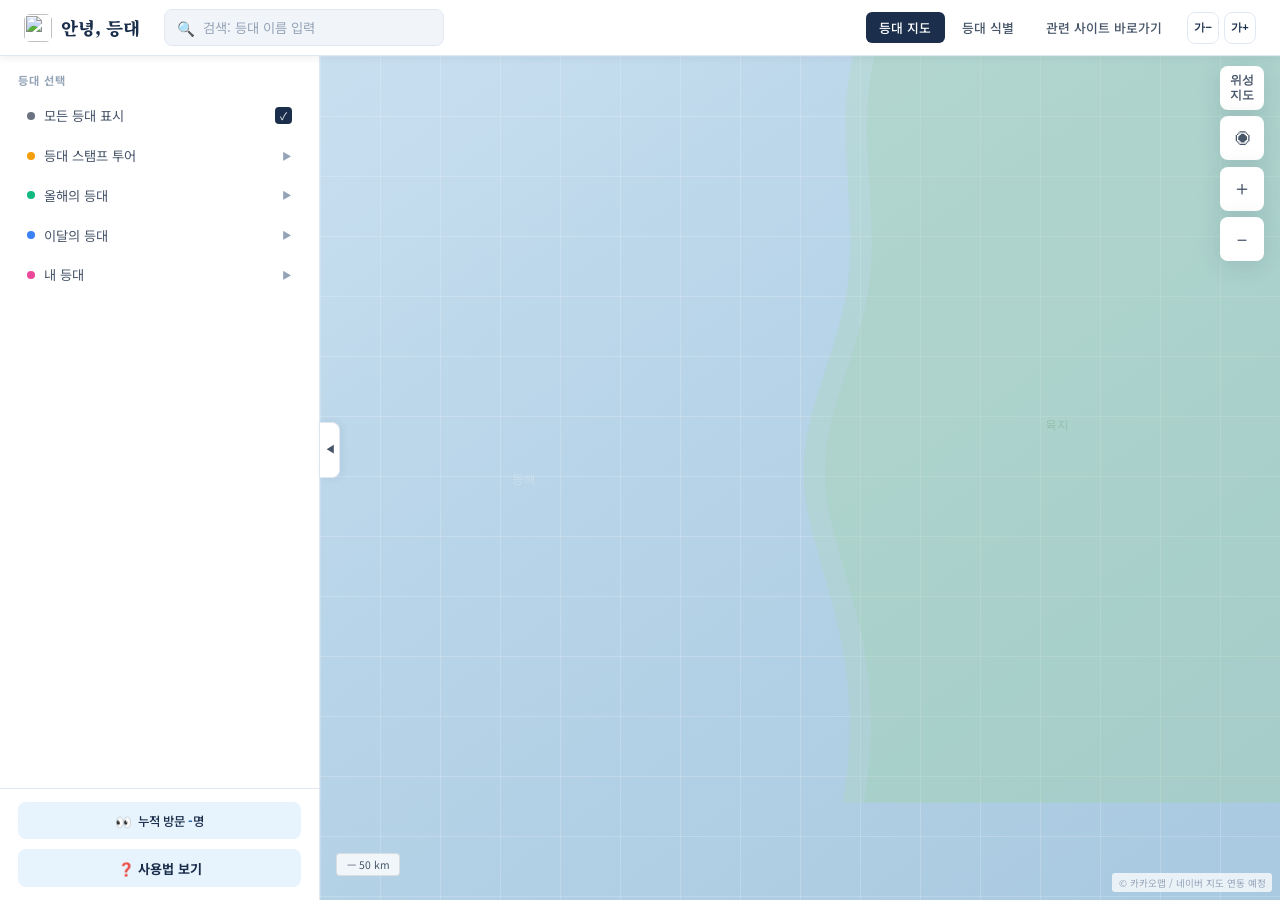
==== index.html @ 349f5082 "Add files via upload" ====
<!DOCTYPE html>
<html lang="ko">
<head>
<meta charset="UTF-8">
<meta name="viewport" content="width=device-width, initial-scale=1.0">
<title>안녕, 등대</title>
<link rel="preconnect" href="https://fonts.googleapis.com">
<link href="https://fonts.googleapis.com/css2?family=Noto+Sans+KR:wght@300;400;500;700&family=Noto+Serif+KR:wght@600;900&display=swap" rel="stylesheet">

<link rel="stylesheet" href="style.css">

<!-- config.js 먼저 불러오기 (API 키) -->
<script src="config.js"></script>
<script src="lighthouses.js"></script>
<script src="lighthouses_custom.js"></script>  
<script src="stamp_data.js"></script>
<script src="year_data.js"></script> 
<script src="monthly_lighthouse.js"></script>
</head>
<body>

<!-- 아이콘 심볼 정의 (화면에 보이지 않음) -->
<svg style="display:none" aria-hidden="true">
  <symbol id="icon-lighthouse" viewBox="0 0 24 24" fill="none">
    <path d="M10 21V10.5L12 3l2 7.5V21" stroke="currentColor" stroke-width="1.5" stroke-linejoin="round" stroke-linecap="round"/>
    <path d="M8.5 21h7" stroke="currentColor" stroke-width="1.5" stroke-linecap="round"/>
    <path d="M10.3 13.5h3.4M10.1 17h3.8" stroke="currentColor" stroke-width="1.3" stroke-linecap="round"/>
    <path d="M8.7 6.3l-1.7-1M15.3 6.3l1.7-1" stroke="currentColor" stroke-width="1.3" stroke-linecap="round"/>
  </symbol>
</svg>
<!-- 링크 모음 오버레이 -->
<div id="links-overlay">
  <div id="links-card">
    <div id="links-title">관련사이트 바로가기</div>
    <button id="links-close">✕</button>
    <div id="links-body">
      <a href="https://cafe.naver.com/lighthousetour" target="_blank" class="link-item link-item-compact">
        <span class="link-icon">☕</span>
        <div class="link-info">
          <div class="link-name">커뮤니티 바로가기</div>
        </div>
        <span class="link-arrow">→</span>
      </a>
      <a href="https://www.lighthouse-museum.or.kr/sea/passport" target="_blank" class="link-item link-item-compact">
        <span class="link-icon">🏆</span>
        <div class="link-info">
          <div class="link-name">스탬프투어 신청하기</div>
        </div>
        <span class="link-arrow">→</span>
        </a>
      <a href="https://island.theksa.co.kr/" target="_blank" class="link-item link-item-compact">
        <span class="link-icon">🛳️</span>
        <div class="link-info">
          <div class="link-name">선박 예약하기</div>
        </div>
        <span class="link-arrow">→</span>
        </a>

      <!-- 체험숙소 신청하기 섹션 -->
      <div class="link-section-title no-border">체험숙소 신청하기</div>
      <div class="link-section-desc">등대 관사에서 즐기는 특별한 하룻밤,<br>지금 예약하세요</div>
      <a href="https://yeosu.mof.go.kr/ko/page.do?menuIdx=3971" target="_blank" class="link-item link-item-compact">
        <div class="link-info">
          <div class="link-name">거문도 등대</div>
        </div>
        <span class="link-arrow">→</span>
      </a>
      <a href="https://ulsan.mof.go.kr/ko/page.do?menuIdx=844" target="_blank" class="link-item link-item-compact">
        <div class="link-info">
          <div class="link-name">간절곶 등대</div>
        </div>
        <span class="link-arrow">→</span>
      </a>
      <a href="https://busan.mof.go.kr/ko/experience/lighthouse3/receptUser.do?menuIdx=4593" target="_blank" class="link-item link-item-compact">
        <div class="link-info">
          <div class="link-name">가덕도 등대</div>
        </div>
        <span class="link-arrow">→</span>
      </a>

      <div id="visit-counter-modal" class="visit-counter">
        <span class="visit-counter-icon">👀</span>
        <span class="visit-counter-text">누적 방문 <span id="visit-count-num-modal">-</span>명</span>
      </div>
      </div>
      </div>
    </div>
  </div>
</div>

<!-- ── HEADER ── -->
<header id="header">
  <a href="index.html" class="logo">
    <img src="문어등대.png" style="width:28px; height:28px; border-radius:6px; object-fit:cover;">
    <span>안녕, 등대</span>
  </a>

  <div class="header-search" style="position:relative;">
  <span class="search-icon">🔍</span>
  <input type="text" id="search-input" placeholder="검색: 등대 이름 입력" autocomplete="off">
  <!-- ★ 추가: 검색 결과 드롭다운 -->
  <div id="search-dropdown"></div>
</div>

<nav>
    <a href="#" class="active">등대 지도</a>
    <a href="news.html">등대 식별</a>
    <a href="#" id="btn-links">관련 사이트 바로가기</a>
    <div class="font-size-control">
      <button id="font-size-down" title="글자 작게">가−</button>
      <button id="font-size-up" title="글자 크게">가+</button>
    </div>
  </nav>
</header>


<!-- ── APP LAYOUT ── -->
<div id="app">

  <!-- 패널 토글 버튼 -->
  <button id="panel-toggle" title="패널 접기/펼치기">◀</button>

  <!-- LEFT PANEL -->
  <aside id="panel">

    <!-- 옵션 필터 -->
    <div class="panel-section">
      <div class="panel-section-title">등대 선택</div>
      <div class="filter-list" id="filter-list">

        <!-- 모든 등대 표시 -->
        <div class="filter-item" id="btn-all">
          <div class="filter-check" id="check-all">✓</div>
          <div class="filter-dot" style="background:#6b7280;"></div>
          모든 등대 표시 <span id="cnt-all" style="font-size:10px;color:#9ca3af;margin-left:2px"></span>
        </div>

        <!-- 스탬프 투어 -->
        <div class="filter-group">
          <div class="filter-item filter-parent" id="toggle-stamp">
            <div class="filter-dot" style="background:#f59e0b;"></div>
            등대 스탬프 투어 <span id="cnt-stamp" style="font-size:10px;color:#9ca3af;margin-left:2px"></span>
            <span class="filter-arrow" id="arrow-stamp">▶</span>
          </div>
          <div class="filter-children" id="stamp-group">
            <div class="filter-item filter-child" data-group="stamp" data-key="stamp-all">
              <div class="filter-check">✓</div>모두 표시
            </div>
            <div class="filter-item filter-child" data-group="stamp" data-key="stamp-beautiful">
              <div class="filter-check">✓</div>아름다운 등대 <span id="cnt-stamp-beautiful" style="font-size:10px;color:#9ca3af"></span>
            </div>
            <div class="filter-item filter-child" data-group="stamp" data-key="stamp-history">
              <div class="filter-check">✓</div>역사가 있는 등대 <span id="cnt-stamp-history" style="font-size:10px;color:#9ca3af"></span>
            </div>
            <div class="filter-item filter-child" data-group="stamp" data-key="stamp-fun">
              <div class="filter-check">✓</div>재미있는 등대 <span id="cnt-stamp-fun" style="font-size:10px;color:#9ca3af"></span>
            </div>
            <div class="filter-item filter-child" data-group="stamp" data-key="stamp-rich">
              <div class="filter-check">✓</div>풍요의 등대 <span id="cnt-stamp-rich" style="font-size:10px;color:#9ca3af"></span>
            </div>
            <div class="filter-item filter-child" data-group="stamp" data-key="stamp-healing">
              <div class="filter-check">✓</div>힐링의 등대 <span id="cnt-stamp-healing" style="font-size:10px;color:#9ca3af"></span>
            </div>
            <div class="filter-item filter-child" data-group="stamp" data-key="stamp-sunrise">
              <div class="filter-check">✓</div>일출이 멋진 등대 <span id="cnt-stamp-sunrise" style="font-size:10px;color:#9ca3af"></span>
            </div>
            <a href="https://www.lighthouse-museum.or.kr/sea/passport" target="_blank" class="stamp-site-link">
              → 관련 사이트 보러가기
            </a>
          </div>
        </div>

        <!-- 올해의 등대 -->
        <div class="filter-group">
          <div class="filter-item filter-parent" id="toggle-year">
            <div class="filter-dot" style="background:#10b981;"></div>
            올해의 등대 <span id="cnt-year" style="font-size:10px;color:#9ca3af;margin-left:2px"></span>
            <span class="filter-arrow" id="arrow-year">▶</span>
          </div>
          <div class="filter-children" id="year-group">
            <div class="filter-item filter-child" data-group="year" data-key="year-all">
              <div class="filter-check">✓</div>모두 표시
            </div>
            <div class="filter-item filter-child" data-group="year" data-key="year-2025">
              <div class="filter-check">✓</div>2025
            </div>
            <div class="filter-item filter-child" data-group="year" data-key="year-2024">
              <div class="filter-check">✓</div>2024
            </div>
            <div class="filter-item filter-child" data-group="year" data-key="year-2023">
              <div class="filter-check">✓</div>2023
            </div>
            <div class="filter-item filter-child" data-group="year" data-key="year-2022">
              <div class="filter-check">✓</div>2022
            </div>
            <div class="filter-item filter-child" data-group="year" data-key="year-2021">
              <div class="filter-check">✓</div>2021
            </div>
            <div class="filter-item filter-child" data-group="year" data-key="year-2019">
              <div class="filter-check">✓</div>2019
            </div>
          </div>
        </div>

        <!-- 이달의 등대 -->
        <div class="filter-group">
          <div class="filter-item filter-parent" id="toggle-month">
            <div class="filter-dot" style="background:#3b82f6;"></div>
            이달의 등대 <span id="cnt-month" style="font-size:10px;color:#9ca3af;margin-left:2px"></span>
            <span class="filter-arrow" id="arrow-month">▶</span>
          </div>
          <div class="filter-children" id="month-group">
            <div class="filter-item filter-child" data-group="month" data-key="month-all">
              <div class="filter-check">✓</div>모두 표시
            </div>
            <div class="month-selects">
              <select id="month-year-select" class="month-select">
                <option value="">년도 선택</option>
                <option>2026</option><option>2025</option><option>2024</option><option>2023</option>
                <option>2022</option><option>2021</option><option>2020</option>
                <option>2019</option>
              </select>
              <select id="month-month-select" class="month-select">
                <option value="">월 선택</option>
                <option value="1">1월</option><option value="2">2월</option>
                <option value="3">3월</option><option value="4">4월</option>
                <option value="5">5월</option><option value="6">6월</option>
                <option value="7">7월</option><option value="8">8월</option>
                <option value="9">9월</option><option value="10">10월</option>
                <option value="11">11월</option><option value="12">12월</option>
              </select>
              <a href="https://www.lighthouse-museum.or.kr/sea/article/lighthouse/list" target="_blank" class="stamp-site-link">
              → 관련 사이트 보러가기
            </a>
         </div>
        </div>
      </div>

        <!-- 내 등대 -->
        <div class="filter-group">
          <div class="filter-item filter-parent" id="toggle-my">
            <div class="filter-dot" style="background:#ec4899;"></div>
            내 등대
            <span class="filter-arrow" id="arrow-my">▶</span>
          </div>
          <div class="filter-children" id="my-group">
            <div class="filter-item filter-child" data-group="my" data-key="my-visited">
              <div class="filter-check">✓</div>다녀온 등대
            </div>
            <div class="filter-item filter-child" data-group="my" data-key="my-wishlist">
              <div class="filter-check">✓</div>가고 싶은 등대
            </div>
          </div>
        </div>
    </div>
  </div>

  <div class="panel-footer">
    <div id="visit-counter" class="visit-counter">
      <span class="visit-counter-icon">👀</span>
      <span class="visit-counter-text">누적 방문 <span id="visit-count-num">-</span>명</span>
    </div>
    <button id="btn-tutorial" class="btn-tutorial">❓ 사용법 보기</button>
  </div>
  </aside>

  <!-- MAP -->
  <div id="map-wrap">
    <div id="map-container">

      <!-- 해안선 SVG (장식) -->
      <svg class="map-coast" viewBox="0 0 900 700" preserveAspectRatio="xMidYMid slice" xmlns="http://www.w3.org/2000/svg">
        <path d="M500,0 C480,80 510,160 490,240 C470,320 440,360 460,440 C480,520 510,580 490,700 L900,700 L900,0 Z"
              fill="rgba(168,216,168,0.25)" />
        <path d="M520,0 C500,80 530,160 510,240 C490,320 460,360 480,440 C500,520 530,580 510,700 L900,700 L900,0 Z"
              fill="rgba(144,200,144,0.15)" />
        <text x="680" y="350" fill="rgba(100,150,100,0.3)" font-size="11" font-family="sans-serif">육지</text>
        <text x="180" y="400" fill="rgba(255,255,255,0.25)" font-size="11" font-family="sans-serif">동해</text>
      </svg>

      <!-- 마커들 -->
      <div id="markers-layer"></div>

      <!-- 지도 컨트롤 -->
      <div class="map-controls">
        <button class="map-ctrl-btn layer-btn" title="레이어">위성<br>지도</button>
        <button class="map-ctrl-btn" title="현위치">⦿</button>
        <button class="map-ctrl-btn" title="확대">＋</button>
        <button class="map-ctrl-btn" title="축소">－</button>
      </div>

      <!-- 모바일 전용: 글자 크기 슬라이더 -->
      <div class="mobile-font-size-slider">
        <span class="font-size-slider-label">가</span>
        <input type="range" id="mobile-font-size-range" min="0" max="3" step="1" value="1">
        <span class="font-size-slider-label big">가</span>
      </div>

      <div class="map-scale">— 50 km</div>
      <div class="map-attr">© 카카오맵 / 네이버 지도 연동 예정</div>
    </div>
  </div>
</div>

<!-- 등대 사진 전체화면 뷰어 -->
<div id="idx-photo-viewer" onclick="document.getElementById('idx-photo-viewer').style.display='none'" style="
  display:none; position:fixed; inset:0; background:rgba(0,0,0,.92);
  z-index:9999; flex-direction:column; align-items:center; justify-content:center;">
  <button onclick="document.getElementById('idx-photo-viewer').style.display='none'" style="
    position:absolute; top:16px; right:16px; background:rgba(255,255,255,.15);
    border:none; color:#fff; font-size:20px; width:40px; height:40px;
    border-radius:50%; cursor:pointer;">✕</button>
  <img id="idx-photo-viewer-img" onclick="event.stopPropagation()" style="max-width:100%; max-height:85vh; object-fit:contain;">
</div>

<!-- 사용법 튜토리얼 -->
<div id="tutorial-overlay">
  <div class="tutorial-highlight" id="tutorial-highlight"></div>
  <div class="tutorial-wrap" id="tutorial-wrap">
    <img id="tutorial-mascot-img" class="tutorial-mascot-img" src="tutorial-mascot-1.png" alt="등대 안내자">
    <div class="tutorial-bubble" id="tutorial-bubble">
      <button class="tutorial-skip-btn" id="tutorial-skip-btn" title="닫기">✕</button>
      <div class="tutorial-bubble-tail"></div>
      <div class="tutorial-text" id="tutorial-text"></div>
      <div class="tutorial-bottom-row">
        <button class="tutorial-prev-btn" id="tutorial-prev-btn">◀</button>
        <span class="tutorial-progress" id="tutorial-progress"></span>
        <button class="tutorial-next-btn" id="tutorial-next-btn">▶</button>
      </div>
      <label class="tutorial-dismiss-row">
        <input type="checkbox" id="tutorial-dismiss-checkbox">
        다시 보지 않기
      </label>
    </div>
  </div>
</div>

<!-- 팝업 -->
      <div id="popup">
       <div style="position:relative;">
          <div class="popup-img" id="popup-img">
            <div class="popup-img-placeholder" id="popup-emoji">🏛️</div>
            <button class="popup-close" id="popup-close">✕</button>
          </div>
          <div style="position:absolute; bottom:-18px; right:12px; z-index:10;">
            <button id="btn-my-star" onclick="openMyLhModal()" title="내 등대 저장" style="width:36px;height:36px;border-radius:50%;border:2px solid var(--white);background:var(--white);font-size:20px;cursor:pointer;display:flex;align-items:center;justify-content:center;box-shadow:0 2px 8px rgba(0,0,0,0.15);transition:all .15s;">☆</button>
          </div>
        </div>
        <div class="popup-body">
          <div class="popup-header-link" id="popup-header-link">
            <div class="popup-name" id="popup-name">등대 이름</div>
          </div>
          <div class="popup-meta" id="popup-meta"></div>

<!-- 날씨 -->
<div class="popup-weather">
  <div class="weather-icon">☀️</div>
  <div class="weather-info">
    <div class="weather-temp" id="popup-temp">—°</div>
    <div class="weather-desc" id="popup-weather-desc">날씨 정보 준비 중</div>
  </div>
</div>

<!-- 길찾기 버튼 -->
<div class="dir-buttons">
  <button class="dir-btn dir-naver" id="btn-naver">
    네이버지도 길찾기
  </button>
  <button class="dir-btn dir-kakao" id="btn-kakao">
    카카오맵 길찾기
  </button>
</div>

<!-- 정보 더보기 버튼 -->
<button id="btn-detail" style="
  width:100%; padding:.65rem;
  margin-top:.8rem;
  background:var(--white);
  color:var(--navy);
  border:1.5px solid var(--gray2);
  border-radius:8px;
  font-family:var(--font-sans);
  font-size:.82rem; font-weight:600;
  cursor:pointer;
  display:flex; align-items:center; justify-content:center; gap:.4rem;
  transition:background .15s, border-color .15s;
" onmouseover="this.style.background='var(--sky)';this.style.borderColor='var(--ocean)'"
   onmouseout="this.style.background='var(--white)';this.style.borderColor='var(--gray2)'">
  상세정보 보기 &nbsp;›
</button>
        </div>
      </div>

<!-- 모바일 하단 내비게이션 바 -->
<nav id="mobile-nav">
  <button class="mobile-nav-item" id="mobile-sheet-btn">
    <span class="mobile-nav-label">등대 선택</span>
  </button>
  <div style="width:1px; min-width:1px; height:30px; background:#ddd; flex-shrink:0;"></div>  <a href="news.html" class="mobile-nav-item">
    <span class="mobile-nav-label">등대 식별</span>
  </a>
  <div style="width:1px; min-width:1px; height:30px; background:#ddd; flex-shrink:0;"></div>  <button class="mobile-nav-item" id="mobile-links-btn">
    <span class="mobile-nav-label">관련사이트</span>
  </button>
  <div style="width:1px; min-width:1px; height:30px; background:#ddd; flex-shrink:0;"></div>  <button class="mobile-nav-item" id="mobile-tutorial-btn">
    <span class="mobile-nav-label">사용법</span>
  </button>
</nav>

<!-- 모바일 하단 시트 (필터/팝업 공용) -->
<div id="mobile-sheet">
  <div id="mobile-sheet-handle">
    <div id="mobile-sheet-handle-bar"></div>
  </div>
  <div id="mobile-sheet-content"></div>
</div>
<div id="mobile-overlay"></div>

<!-- toast -->
<div id="toast"></div>

<script>
  // stamp_data.js 전역 변수로 연결
window.STAMP_DATA = (typeof STAMP_DATA !== "undefined") ? STAMP_DATA : [];

// 올해의 등대 데이터 매칭 (이름 + 좌표 오차범위)
function findYearData(name, lat, lng) {
  if (!window.YEAR_DATA) return null;
  const clean = n => n.replace(/\s/g, "").replace(/\(.*?\)/g, "");
  return window.YEAR_DATA.find(y => {
    const nameMatch = clean(y.name) === clean(name);
    if (!nameMatch) return false;
    if (!y.lat || !y.lng) return true;
    return Math.abs(y.lat - lat) <= 0.01 && Math.abs(y.lng - lng) <= 0.01;
  }) || null;
}

// 이달의 등대 데이터 매칭 (이름만 비교, 공백 제거)
function findMonthlyData(name, lat, lng) {
  if (!window.MONTHLY_LIGHTHOUSE_DATA) return null;
  const clean = n => n.replace(/\s+/g, "");
  const cleanName = clean(name);

  // 동명이인 등대 예외 처리: 이름만으로 구분 안 되는 경우, 좌표로 한 번 더 확인
  const DUPLICATE_NAME_COORDS = {
    "대진항남방파제등대": { lat: 36.5581667, lng: 129.4345556 },
  };
  const exception = DUPLICATE_NAME_COORDS[cleanName];
  if (exception) {
    if (lat == null || lng == null) return null;
    const isMatch = Math.abs(lat - exception.lat) <= 0.001 && Math.abs(lng - exception.lng) <= 0.001;
    return isMatch ? (window.MONTHLY_LIGHTHOUSE_DATA.find(m => clean(m.name) === cleanName) || null) : null;
  }

  return window.MONTHLY_LIGHTHOUSE_DATA.find(m => clean(m.name) === cleanName) || null;
}

function findStampData(name, lat, lng) {
  if (!window.STAMP_DATA) return null;
  const clean = n => n.replace(/\s/g, "").replace(/\(.*?\)/g, "");
  const cleanName = clean(name);

  // 1순위: 이름 일치하는 후보 먼저 필터
  const nameCandidates = window.STAMP_DATA.filter(s =>
    s.name === name || clean(s.name) === cleanName
  );

  if (!nameCandidates.length) return null;

  // 좌표가 없으면 이름만으로 첫 번째 반환
  if (!lat || !lng) return nameCandidates[0];

  // 2순위: 좌표 0.001도 이내인 것 찾기
  const stampLat = s => parseFloat((s.gps || "").split(",")[0]?.trim());
  const stampLng = s => parseFloat((s.gps || "").split(",")[1]?.trim());

  const matched = nameCandidates.find(s => {
    const sLat = stampLat(s);
    const sLng = stampLng(s);
    if (isNaN(sLat) || isNaN(sLng)) return true; // 좌표 없으면 이름 일치만으로 허용
    return Math.abs(sLat - lat) <= 0.001 && Math.abs(sLng - lng) <= 0.001;
  });

  return matched || null;
}
// 두 좌표 사이 거리 계산 (Haversine 공식, 단위: km)
function calcDistance(lat1, lng1, lat2, lng2) {
  const R = 6371;
  const dLat = (lat2 - lat1) * Math.PI / 180;
  const dLng = (lng2 - lng1) * Math.PI / 180;
  const a =
    Math.sin(dLat/2) * Math.sin(dLat/2) +
    Math.cos(lat1 * Math.PI / 180) * Math.cos(lat2 * Math.PI / 180) *
    Math.sin(dLng/2) * Math.sin(dLng/2);
  return R * 2 * Math.atan2(Math.sqrt(a), Math.sqrt(1-a));
}

// 내 위치 저장 (페이지 로드 시 한 번만 요청)
let myLat = null;
let myLng = null;

if (navigator.geolocation) {
  navigator.geolocation.getCurrentPosition(
    pos => {
      myLat = pos.coords.latitude;
      myLng = pos.coords.longitude;
    },
    err => {
      console.log("위치 권한 거부 또는 오류:", err.message);
    }
  );
}

// ════════════════════════════════════════
//  데이터 — 나중에 API로 교체할 부분
// ════════════════════════════════════════
const LIGHTHOUSES = [ ];

// 태그 정보
const TAG_INFO = {
  stamp: { label: "스탬프 투어", color: "#fef3c7", text: "#92400e", dot: "#f59e0b" },
  month: { label: "이달의 등대", color: "#dbeafe", text: "#1e40af", dot: "#3b82f6" },
  year:  { label: "올해의 등대", color: "#d1fae5", text: "#065f46", dot: "#10b981" },
};

// 스탬프 카테고리 → 라벨 매핑
const STAMP_CAT_LABEL = {
  "아름": "아름다운 등대",
  "역사": "역사가 있는 등대",
  "재미": "재미있는 등대",
  "풍요": "풍요의 등대",
  "힐링": "힐링의 등대",
  "일출": "일출이 멋진 등대",
};

// ════════════════════════════════════════
//  상태
// ════════════════════════════════════════
let activeId = null;
let searchQuery = "";

// ════════════════════════════════════════
//  유틸
// ════════════════════════════════════════
function showToast(msg) {
  const t = document.getElementById("toast");
  t.textContent = msg;
  t.classList.add("show");
  setTimeout(() => t.classList.remove("show"), 2200);
}

function getFilteredList() {
  const showStamp = filterState.stamp.size > 0;
  const showYear  = filterState.year.size  > 0;
  const showMonth = filterState.month.size > 0;
  const showMyVisited  = filterState.my.has('my-visited');
  const showMyWishlist = filterState.my.has('my-wishlist');
  const myVisited  = getMyLh('visited');
  const myWishlist = getMyLh('wishlist');
  const allData = [...LIGHTHOUSES, ...(window.REAL_LIGHTHOUSES || [])];

  // 스탬프 카테고리 필터 키 → category 매핑
  const stampCatMap = {
    "stamp-beautiful": "아름",
    "stamp-history":   "역사",
    "stamp-fun":       "재미",
    "stamp-rich":      "풍요",
    "stamp-healing":   "힐링",
    "stamp-sunrise":   "일출",
  };
  // 현재 체크된 스탬프 카테고리 목록
  const activeStampCats = Object.entries(stampCatMap)
    .filter(([key]) => filterState.stamp.has(key))
    .map(([, cat]) => cat);

  return allData.filter(lh => {
    const cleanQ = searchQuery.replace(/\s/g, '');
    const matchSearch = !cleanQ || lh.name.replace(/\s/g, '').includes(cleanQ) || (lh.region || "").replace(/\s/g, '').includes(cleanQ);    if (!matchSearch) return false;
    if (!searchQuery) {
      // 스탬프 투어: 카테고리 매칭
      let matchStamp = false;
      if (lh.tags.includes("stamp") && showStamp) {
        const stampInfo = window.STAMP_DATA
          ? window.STAMP_DATA.find(s => {
              const clean = n => n.replace(/\s/g, "").replace(/등대$/, "");
              return clean(s.name) === clean(lh.name);
            })
          : null;
        if (stampInfo) {
          if (filterState.stamp.has("stamp-all")) {
            matchStamp = true;
          } else {
            matchStamp = activeStampCats.includes(stampInfo.category);
          }
        } else {
          matchStamp = filterState.stamp.has("stamp-all") || filterState.stamp.size > 0;
        }
      }
      const lhId = String(lh.id || lh.name);
      const matchFilter =
        matchStamp ||
        (lh.tags.includes("year")  && showYear)  ||
        (lh.tags.includes("month") && showMonth) ||
        (showMyVisited  && myVisited.has(lhId))  ||
        (showMyWishlist && myWishlist.has(lhId));
      return matchFilter;
    }
    return true;
  });
}
// ════════════════════════════════════════
//  마커 렌더링
// ════════════════════════════════════════
const MARKER_COLORS = {
  stamp: "#f59e0b",
  month: "#3b82f6",
  year:  "#10b981",
  my:    "#ec4899",
  default: "#6b7280",
};

function getMarkerColor(lh) {
  const id = String(lh.id || lh.name);
  const myFilterOn = filterState.my.has('my-visited') || filterState.my.has('my-wishlist');
  if (myFilterOn) {
    const visited  = getMyLh('visited');
    const wishlist = getMyLh('wishlist');
    if (visited.has(id) || wishlist.has(id)) return MARKER_COLORS.my;
  }
  if (lh.tags.includes("stamp")) return MARKER_COLORS.stamp;
  if (lh.tags.includes("month")) return MARKER_COLORS.month;
  if (lh.tags.includes("year"))  return MARKER_COLORS.year;
  return MARKER_COLORS.default;
}

function renderMarkers() {
  const layer = document.getElementById("markers-layer");
  layer.innerHTML = "";
  const filtered = getFilteredList();

  filtered.forEach(lh => {
    const el = document.createElement("div");
    el.className = "marker" + (lh.id === activeId ? " active" : "");
    el.style.left = lh.mapX + "%";
    el.style.top  = lh.mapY + "%";

    const color = getMarkerColor(lh);
    el.innerHTML = `
      <div class="marker-pin" style="background:${color};">
        <span>${lh.emoji}</span>
      </div>
      <div class="marker-label">${lh.name.replace(/\n/g, ' ')}</div>
    `;
    el.addEventListener("click", () => openPopup(lh, el));
    layer.appendChild(el);
  });
}

function selectLighthouse(lh) {
  // 이전 선택 마커 복원 (id 기준으로 현재 마커 배열에서 다시 찾기)
  if (window.selectedLhId && window.selectedLhId !== lh.id) {
    const prevMarker = (window.REAL_LIGHTHOUSE_MARKERS || [])
      .find(m => String(m._lhId) === String(window.selectedLhId));
    if (prevMarker) {
      prevMarker.setImage(window.selectedMarkerOriginalImage || markerImages.none);
    } else if (window.selectedMarker) {
      window.selectedMarker.setMap(null); // 임시 생성된 마커 제거
    }
    window.selectedMarker = null;
    window.selectedMarkerOriginalImage = null;
    window.selectedLhId = null;
  }
  if (window.searchMarker) {
    window.searchMarker.setMap(null);
    window.searchMarker = null;
  }
  // lh에 해당하는 실제 마커 객체 찾기
  const markerObj = window.REAL_LIGHTHOUSE_MARKERS
    ? window.REAL_LIGHTHOUSE_MARKERS.find(m => String(m._lhId) === String(lh.id))
    : null;

  if (markerObj) {
    if (window.selectedLhId !== lh.id) {
      window.selectedMarkerOriginalImage = markerObj.getImage();
    }
    markerObj.setImage(markerImages.selected);
    markerObj.setMap(window.kakaoMap);
    window.selectedMarker = markerObj;
    window.selectedLhId = lh.id;
} else if (window.kakaoMap && lh.lat && lh.lng) {
  const pos2 = new kakao.maps.LatLng(lh.lat, lh.lng);
  const newMarker = new kakao.maps.Marker({
    position: pos2,
    image: markerImages.selected,
    map: window.kakaoMap,
    zIndex: 10,
  });
  newMarker._lhId = lh.id;
  window.selectedMarker = newMarker;
  window.selectedMarkerOriginalImage = null;
  window.selectedLhId = lh.id;  // ← 추가
}

  if (window.kakaoMap && lh.lat && lh.lng) {
    const pos = new kakao.maps.LatLng(lh.lat, lh.lng);
    window.kakaoMap.setLevel(5);

    const isMobile = window.innerWidth <= 768;
    if (!isMobile) {
      const mapContainer = document.getElementById("map-container");
      const mapWidth = mapContainer.offsetWidth;
      const panelW = 320;
      const popupW = 300;
      const visibleCenterX = panelW + (mapWidth - panelW - popupW) / 2;
      const fullCenterX = panelW + (mapWidth - panelW) / 2;
      const offsetPx = visibleCenterX - fullCenterX;
      const proj = window.kakaoMap.getProjection();
      const centerPoint = proj.pointFromCoords(pos);
      centerPoint.x -= offsetPx;
      window.kakaoMap.setCenter(proj.coordsFromPoint(centerPoint));
    } else {
      // 모바일: 헤더(56px) ~ 팝업(top:20vh) 사이 빈 공간 정중앙에 마커 핀을 둠
      const headerH = 56; // style.css의 --header-h 값과 동일하게 유지
      const pinH = 38;     // makeMarkerImage()로 만든 핀 아이콘 높이
      const margin = 8;
      const popupTopPx = window.innerHeight * 0.25; // style.css #popup의 top:25vh
      let targetY = (headerH + popupTopPx) / 2 + pinH / 2;
      const minY = headerH + pinH + margin;
      const maxY = popupTopPx - margin;
      if (targetY < minY) targetY = minY;
      if (targetY > maxY) targetY = maxY;
      const containerCenterY = (window.innerHeight + headerH) / 2;
      const proj = window.kakaoMap.getProjection();
      const cp = proj.pointFromCoords(pos);
      cp.y += (containerCenterY - targetY);
      window.kakaoMap.setCenter(proj.coordsFromPoint(cp));
    }
  }

  openPopup(lh, null);
}

// ════════════════════════════════════════
//  팝업
// ════════════════════════════════════════

function openPopup(lh, markerEl) {
  activeId = lh.id;
  const popup = document.getElementById("popup");
  popup.scrollTop = 0;

  // 내용 채우기
  document.getElementById("popup-emoji").textContent = lh.emoji;

  // 등대 이미지 로드
  const popupImg = document.getElementById('popup-img');
  const popupEmoji = document.getElementById('popup-emoji');
  popupImg.style.backgroundImage = '';
  popupImg.style.cursor = '';
  popupImg.onclick = null;
  popupEmoji.style.display = '';
  fetch(`${CONFIG.WEATHER_API_URL}/image?name=${encodeURIComponent(lh.name.replace(/\\n/g,' ').trim())}&id=${encodeURIComponent(lh.id)}`)
    .then(r => r.json())
    .then(data => {
      if (data.url) {
        popupImg.style.backgroundImage = `url(${data.url})`;
        popupImg.style.backgroundSize = 'contain';
        popupImg.style.backgroundPosition = 'center';
        popupImg.style.backgroundRepeat = 'no-repeat';
        popupImg.style.backgroundColor = '#fff';
        popupImg.style.cursor = 'pointer';
        popupImg.onclick = () => {
          document.getElementById('idx-photo-viewer-img').src = data.url;
          document.getElementById('idx-photo-viewer').style.display = 'flex';
        };
        popupEmoji.style.display = 'none';
      }
    })
    .catch(() => {});

window.currentPopupLh = lh;
updateMyStarBtn(lh);
document.getElementById("popup-name").textContent = lh.name.replace(/\n/g, ' ');
document.getElementById("popup-header-link").onclick = () => {
  const params = new URLSearchParams({
  id:     lh.id   || "",
  name:   (lh.name || "").replace(/\n/g, ' '),
  nameEn: lh.nameEn || "",
  sea:    lh.sea  || "",
  light: lh.light || "",
  lat:    lh.lat  || "",
  lng:    lh.lng  || "",
  region: lh.region || "",
  desc:   lh.desc   || "",
  tags:   (lh.tags  || []).join(","),
  stampCategory: lh.stampCategory || "",
});
window.location.href = `detail.html?${params.toString()}`;
};

  // 태그 배지
  const metaEl = document.getElementById("popup-meta");
  const badges = [];

  // 스탬프 투어 라벨: 카테고리가 있으면 세부 테마로, 없으면 표시 안 함
  if (lh.tags && lh.tags.includes("stamp") && lh.stampCategory) {
    const catLabel = STAMP_CAT_LABEL[lh.stampCategory] || "스탬프 투어";
    badges.push(`<span class="popup-badge" style="background:#fef3c7;color:#92400e;">스탬프 투어 - ${catLabel}</span>`);
  }

// 올해의 등대, 이달의 등대 라벨 (연도/월 포함)
  (lh.tags || []).filter(t => t !== "stamp").forEach(t => {
    const info = TAG_INFO[t];
    if (!info) return;
    let label = info.label;
    if (t === "year" && lh.yearData && lh.yearData.year) {
      label = `${lh.yearData.year} ${info.label}`;
    } else if (t === "month" && lh.monthlyData && lh.monthlyData.year && lh.monthlyData.month) {
      const mm = String(lh.monthlyData.month).padStart(2, "0");
      label = `${lh.monthlyData.year}.${mm} ${info.label}`;
    }
    badges.push(`<span class="popup-badge" style="background:${info.color};color:${info.text};">${label}</span>`);
  });

  metaEl.innerHTML = badges.join("");

  document.getElementById("btn-detail").onclick = () => {
  const params = new URLSearchParams({
    id:     lh.id   || "",
    name:   (lh.name || "").replace(/\n/g, ' '),
    nameEn: lh.nameEn || "",
    sea:    lh.sea  || "",
    light: lh.light || "",
    lat:    lh.lat  || "",
    lng:    lh.lng  || "",
    region: lh.region || "",
    desc:   lh.desc   || "",
    tags:   (lh.tags  || []).join(","),
    stampCategory: lh.stampCategory || "",
  });
  window.open(`detail.html?${params.toString()}`, "_blank");
};

  // 길찾기 딥링크
  document.getElementById("btn-naver").onclick = () => {
    const url = `https://map.naver.com/p/search/${encodeURIComponent(lh.name)}`;
    window.open(url, "_blank");
    showToast("네이버 지도로 이동합니다");
  };
  document.getElementById("btn-kakao").onclick = () => {
    const url = `https://map.kakao.com/?q=${encodeURIComponent(lh.name)}`;
    window.open(url, "_blank");
    showToast("카카오맵으로 이동합니다");
  };

  const stamp = findStampData(lh.name, lh.lat, lh.lng);

  // 날씨 불러오기
document.getElementById("popup-temp").textContent = "—°";
document.getElementById("popup-weather-desc").textContent = "날씨 불러오는 중...";
fetch(`${CONFIG.WEATHER_API_URL}/?lat=${lh.lat}&lng=${lh.lng}`)
  .then(r => r.json())
  .then(data => {
    const temp = Math.round(data.main.temp);
    const desc = data.weather[0].description;
    const icon = data.weather[0].icon;
    const wind = data.wind.speed.toFixed(1);
    const humidity = data.main.humidity;
    document.getElementById("popup-temp").textContent = temp + "°C";
    document.getElementById("popup-weather-desc").textContent =
      `${desc} · 💨 ${wind}m/s · 💧 ${humidity}%`;
    document.querySelector(".popup-weather .weather-icon").innerHTML =
      `<img src="https://openweathermap.org/img/wn/${icon}@2x.png" style="width:40px;height:40px;">`;
  })
  .catch(() => {
    document.getElementById("popup-weather-desc").textContent = "날씨 정보를 불러올 수 없어요";
  });

  // 팝업 표시 (오른쪽 고정)
  popup.classList.add("visible");
  popup.style.animation = "none";
  popup.offsetHeight;
  popup.style.animation = "";

  // 모바일: 스크롤 필요 여부 확인 (overflow > 0 이면 내용이 잘린 상태)
  if (isMobileDevice()) {
    setTimeout(() => {
      const overflow = popup.scrollHeight - popup.clientHeight;
      if (overflow > 0) {
        // 1순위: 여백 압축
        popup.classList.add('popup-compact');
        const overflow2 = popup.scrollHeight - popup.clientHeight;

        // 2순위: 여백 압축으로도 부족하면 사진 높이만 줄이기
        if (overflow2 > 0) {
          const imgEl = document.getElementById('popup-img');
          if (imgEl) {
            const reduced = Math.max(60, imgEl.offsetHeight - overflow2 - 8);
            imgEl.style.height = reduced + 'px';
          }
        }
      } else {
        popup.classList.remove('popup-compact');
      }
    }, 100);
  }
  // 클릭한 마커를 지도 중앙으로 이동 (시각적 효과)
  const layer = document.getElementById("markers-layer");
const mapWrap = document.getElementById("map-wrap");
if (markerEl && layer && mapWrap) {
  const mapRect = mapWrap.getBoundingClientRect();
  const markerRect = markerEl.getBoundingClientRect();
  const markerCenterX = markerRect.left - mapRect.left + markerRect.width / 2;
  const markerCenterY = markerRect.top  - mapRect.top  + markerRect.height / 2;
  const mapCenterX = (mapRect.width - 300) / 2;
  const mapCenterY = mapRect.height / 2;
  const offsetX = mapCenterX - markerCenterX;
  const offsetY = mapCenterY - markerCenterY;
  const currentLeft = parseFloat(layer.style.left || 0);
  const currentTop  = parseFloat(layer.style.top  || 0);
  layer.style.transition = "left .5s cubic-bezier(.4,0,.2,1), top .5s cubic-bezier(.4,0,.2,1)";
  layer.style.left = (currentLeft + offsetX) + "px";
  layer.style.top  = (currentTop  + offsetY) + "px";
}
}

function closePopup() {
  if (window._nameOverlay) { window._nameOverlay.setMap(null); window._nameOverlay = null; }
  document.getElementById("popup").classList.remove("visible");
  document.getElementById("popup").classList.remove("popup-compact");
  document.getElementById("popup-img").style.height = '';
  activeId = null;
  renderMarkers();
}

document.getElementById("popup-close").addEventListener("click", (e) => {
  e.stopPropagation();
  // 팝업 닫기 + 마커 정리
  if (window._nameOverlay) { window._nameOverlay.setMap(null); window._nameOverlay = null; }
  if (window.selectedMarker) {
    if (window.selectedMarkerOriginalImage) {
      window.selectedMarker.setImage(window.selectedMarkerOriginalImage);
    } else {
      window.selectedMarker.setMap(null);
    }
    window.selectedMarker = null;
    window.selectedMarkerOriginalImage = null;
    window.selectedLhId = null;
  }
  closePopup();
});

// ════════════════════════════════════════
//  내 등대 (localStorage)
// ════════════════════════════════════════
function getMyLh(type) {
  try { return new Set(JSON.parse(localStorage.getItem('lh-my-' + type) || '[]')); }
  catch { return new Set(); }
}
function saveMyLh(type, set) {
  try { localStorage.setItem('lh-my-' + type, JSON.stringify([...set])); }
  catch {}
}

function openMyLhModal() {
  const lh = window.currentPopupLh;
  if (!lh) return;
  const id = String(lh.id || lh.name);
  const visited  = getMyLh('visited');
  const wishlist = getMyLh('wishlist');

  // 현재 상태를 임시 변수에 저장 (저장 버튼 누르기 전까진 실제로 안 바뀜)
  let tempVisited  = new Set(visited);
  let tempWishlist = new Set(wishlist);

  let modal = document.getElementById('my-lh-modal');
  if (modal) modal.remove();

  modal = document.createElement('div');
  modal.id = 'my-lh-modal';
  modal.style.cssText = `
    position:fixed; inset:0; z-index:9999;
    background:rgba(0,0,0,0.45);
    display:flex; align-items:center; justify-content:center;
  `;
  modal.innerHTML = `
    <div style="background:#fff;border-radius:16px;padding:0;max-width:300px;width:90%;box-shadow:0 8px 40px rgba(0,0,0,0.18);overflow:hidden;">
      <div style="padding:20px 20px 0;">
        <div style="display:flex;justify-content:space-between;align-items:center;margin-bottom:4px;">
          <div style="font-size:1rem;font-weight:800;color:var(--navy);">${lh.name.replace(/\n/g,' ')}</div>
          <button onclick="document.getElementById('my-lh-modal').remove()" style="background:none;border:none;font-size:1.2rem;cursor:pointer;color:var(--gray3);padding:0 0 0 8px;">✕</button>
        </div>
        <div style="font-size:0.8rem;color:var(--gray3);margin-bottom:16px;">저장할 리스트를 선택하세요</div>
      </div>
      <div style="border-top:1px solid var(--gray1);">
        <div id="my-modal-row-visited" onclick="toggleTempMyLh('visited')" style="display:flex;align-items:center;justify-content:space-between;padding:14px 20px;cursor:pointer;border-bottom:1px solid var(--gray1);">
          <div style="display:flex;align-items:center;gap:10px;">
            <span style="font-size:1.2rem;">🆗</span>
            <span style="font-size:0.95rem;font-weight:600;color:var(--navy);">다녀온 등대</span>
          </div>
          <div id="my-modal-check-visited" style="width:22px;height:22px;border-radius:50%;border:2px solid var(--gray2);display:flex;align-items:center;justify-content:center;font-size:13px;font-weight:700;transition:all .15s;"></div>
        </div>
        <div id="my-modal-row-wishlist" onclick="toggleTempMyLh('wishlist')" style="display:flex;align-items:center;justify-content:space-between;padding:14px 20px;cursor:pointer;">
          <div style="display:flex;align-items:center;gap:10px;">
            <span style="font-size:1.2rem;">⭐</span>
            <span style="font-size:0.95rem;font-weight:600;color:var(--navy);">가고싶은 등대</span>
          </div>
          <div id="my-modal-check-wishlist" style="width:22px;height:22px;border-radius:50%;border:2px solid var(--gray2);display:flex;align-items:center;justify-content:center;font-size:13px;font-weight:700;transition:all .15s;"></div>
        </div>
      </div>
      <div style="padding:14px 20px;">
        <button id="my-modal-save-btn" style="width:100%;padding:.7rem;background:var(--navy);color:#fff;border:none;border-radius:10px;font-size:.95rem;font-weight:700;cursor:pointer;font-family:var(--font-sans);">저장</button>
      </div>
    </div>
  `;
  document.body.appendChild(modal);

  // 체크 UI 초기 반영
  renderTempMyLhUI(id, tempVisited, tempWishlist);

  // 항목 클릭 토글
  window._myLhTemp = { id, tempVisited, tempWishlist };
  window.toggleTempMyLh = function(type) {
    const t = window._myLhTemp;
    if (type === 'visited') {
      t.tempVisited.has(t.id) ? t.tempVisited.delete(t.id) : t.tempVisited.add(t.id);
    } else {
      t.tempWishlist.has(t.id) ? t.tempWishlist.delete(t.id) : t.tempWishlist.add(t.id);
    }
    renderTempMyLhUI(t.id, t.tempVisited, t.tempWishlist);
  };

  // 저장 버튼
  document.getElementById('my-modal-save-btn').onclick = function() {
    const t = window._myLhTemp;
    saveMyLh('visited',  t.tempVisited);
    saveMyLh('wishlist', t.tempWishlist);
    updateMyStarBtn(window.currentPopupLh);

    // 마커 색 실시간 업데이트
    const lh = window.currentPopupLh;
    if (lh && window.MARKER_OVERLAY_MAP) {
      const el = window.MARKER_OVERLAY_MAP.get(String(lh.id || lh.name));
      if (el) {
        const pin = el.querySelector('.kakao-marker-pin');
        if (pin) pin.style.background = getMarkerColor(lh);
      }
    }

    document.getElementById('my-lh-modal').remove();
  };

  // 바깥 클릭 닫기
  modal.addEventListener('click', e => {
    if (e.target === modal) modal.remove();
  });
}

function renderTempMyLhUI(id, tempVisited, tempWishlist) {
  const cv = document.getElementById('my-modal-check-visited');
  const cw = document.getElementById('my-modal-check-wishlist');
  if (cv) {
    cv.style.background = tempVisited.has(id) ? 'var(--navy)' : '#fff';
    cv.style.borderColor = tempVisited.has(id) ? 'var(--navy)' : 'var(--gray2)';
    cv.style.color = '#fff';
    cv.textContent = tempVisited.has(id) ? '✓' : '';
  }
  if (cw) {
    cw.style.background = tempWishlist.has(id) ? 'var(--navy)' : '#fff';
    cw.style.borderColor = tempWishlist.has(id) ? 'var(--navy)' : 'var(--gray2)';
    cw.style.color = '#fff';
    cw.textContent = tempWishlist.has(id) ? '✓' : '';
  }
}

function updateMyStarBtn(lh) {
  if (!lh) return;
  const id = String(lh.id || lh.name);
  const visited  = getMyLh('visited');
  const wishlist = getMyLh('wishlist');
  const btn = document.getElementById('btn-my-star');
  if (btn) btn.textContent = (visited.has(id) || wishlist.has(id)) ? '⭐' : '☆';
}

// ════════════════════════════════════════
//  필터 상태 — JS 객체가 유일한 진실
// ════════════════════════════════════════
// 각 그룹의 체크 상태를 JS Set으로 관리
const filterState = {
  stamp: new Set(),
  year:  new Set(),
  month: new Set(),
  my:    new Set(),
};

// 필터 상태를 localStorage에 저장/복원 (페이지 이동 후에도 유지)
function saveFilterState() {
  try {
    localStorage.setItem('lh-filter-state', JSON.stringify({
      stamp: [...filterState.stamp],
      year:  [...filterState.year],
      month: [...filterState.month],
      my:    [...filterState.my],
    }));
  } catch (e) {}
}
function restoreFilterState() {
  try {
    const saved = JSON.parse(localStorage.getItem('lh-filter-state'));
    if (saved) {
      filterState.stamp = new Set(saved.stamp || []);
      filterState.year  = new Set(saved.year  || []);
      filterState.month = new Set(saved.month || []);
      filterState.my    = new Set(saved.my    || []);
    } else {
      // 저장된 기록이 없는 첫 방문자: '모든 등대 표시'를 기본값으로
      filterState.stamp = new Set(["stamp-all","stamp-beautiful","stamp-history","stamp-fun","stamp-rich","stamp-healing","stamp-sunrise"]);
      filterState.year  = new Set(["year-all","year-2025","year-2024","year-2023","year-2022","year-2021","year-2020","year-2019"]);
      filterState.month = new Set(["month-all"]);
    }
  } catch (e) {}
}
restoreFilterState();

// 그룹별 전체 키 목록 (모두 표시 제외)
const GROUP_KEYS = {
  stamp: ["stamp-beautiful","stamp-history","stamp-fun","stamp-rich","stamp-healing","stamp-sunrise"],
  year:  ["year-2025","year-2024","year-2023","year-2022","year-2021","year-2019"],
  month: [],
  my:    ["my-visited","my-wishlist"],
};

// ── UI를 상태에 맞게 동기화 ──
function syncFilterUI() {
  // 자식 항목 체크 표시
  document.querySelectorAll(".filter-child").forEach(el => {
    const group = el.dataset.group;
    const key   = el.dataset.key;
    el.classList.toggle("checked", filterState[group].has(key));
  });

  // 최상단 '모든 등대 표시': 모든 그룹의 -all이 체크되어 있으면 체크
  const allChecked =
    filterState.stamp.has("stamp-all") &&
    filterState.year.has("year-all")   &&
    filterState.month.has("month-all");
  document.getElementById("check-all").parentElement.classList.toggle("checked", allChecked);
  saveFilterState();
}

// ── 그룹의 -all 상태를 개별 항목에 맞게 자동 업데이트 ──
function syncGroupAll(group) {
  const keys = GROUP_KEYS[group];
  if (!keys.length) return; // month 그룹은 개별 항목 없음
  const allIndividualChecked = keys.every(k => filterState[group].has(k));
  if (allIndividualChecked) {
    filterState[group].add(group + "-all");
  } else {
    filterState[group].delete(group + "-all");
  }
}

// ── 드롭다운 토글 ──
["stamp","year","month","my"].forEach(group => {
  document.getElementById("toggle-" + group).addEventListener("click", () => {
    const children = document.getElementById(group + "-group");
    const arrow    = document.getElementById("arrow-" + group);
    const isOpen   = children.classList.contains("open");
    children.classList.toggle("open", !isOpen);
    arrow.style.transform = isOpen ? "" : "rotate(90deg)";
  });
});

// ── 자식 항목 클릭 ──
document.querySelectorAll(".filter-child").forEach(el => {
  el.addEventListener("click", () => {
    const group = el.dataset.group;
    const key   = el.dataset.key;
    const isAll = key.endsWith("-all");

    if (isAll) {
      // 모두 표시 클릭 → 그룹 전체 토글
      if (filterState[group].has(key)) {
        // 이미 체크 → 전체 해제
        filterState[group].clear();
      } else {
        // 체크 → 전체 선택
        filterState[group].add(key);
        GROUP_KEYS[group].forEach(k => filterState[group].add(k));
      }
    } else {
      // 개별 항목 토글
      if (filterState[group].has(key)) {
        filterState[group].delete(key);
      } else {
        filterState[group].add(key);
      }
      syncGroupAll(group); // -all 자동 연동
    }

    syncFilterUI();
    renderMarkers();
    if (window.redrawLighthouseMarkers) window.redrawLighthouseMarkers();
  });
});

// ── 최상단 '모든 등대 표시' 클릭 ──
document.getElementById("btn-all").addEventListener("click", () => {
  const isCurrentlyAll =
    filterState.stamp.has("stamp-all") &&
    filterState.year.has("year-all")   &&
    filterState.month.has("month-all");

  if (isCurrentlyAll) {
    // 전체 해제
    filterState.stamp.clear();
    filterState.year.clear();
    filterState.month.clear();
  } else {
    // 전체 선택
    filterState.stamp = new Set(["stamp-all","stamp-beautiful","stamp-history","stamp-fun","stamp-rich","stamp-healing","stamp-sunrise"]);
    filterState.year  = new Set(["year-all","year-2025","year-2024","year-2023","year-2022","year-2021","year-2020","year-2019"]);
    filterState.month = new Set(["month-all"]);
  }

  syncFilterUI();
  closePopup();
  renderMarkers();
   if (window.redrawLighthouseMarkers) window.redrawLighthouseMarkers();
});

// ── 이달의 등대 년도/월 선택 ──
document.getElementById("month-year-select").addEventListener("change", () => {
  // 년도 선택 시 month-all 해제, month 필터 활성화
  const yearVal = document.getElementById("month-year-select").value;
  if (yearVal) {
    filterState.month.delete("month-all");
    filterState.month.add("month-year");
  } else {
    filterState.month.delete("month-year");
  }
  // 월 선택 초기화
  document.getElementById("month-month-select").value = "";
  syncFilterUI();
  renderMarkers(); 
  if (window.redrawLighthouseMarkers) window.redrawLighthouseMarkers();
});
document.getElementById("month-month-select").addEventListener("change", () => {
  renderMarkers(); 
  if (window.redrawLighthouseMarkers) window.redrawLighthouseMarkers();
});
// 초기 UI 동기화
syncFilterUI();

// ════════════════════════════════════════
//  검색
// ════════════════════════════════════════
// 검색 드롭다운 렌더 함수 (신규 추가)
function renderSearchDropdown() {
  const dropdown = document.getElementById("search-dropdown");
  const query = searchQuery.trim();

  // 검색어 없으면 드롭다운 숨김
  if (!query) {
    dropdown.classList.remove("visible");
    dropdown.innerHTML = "";
    return;
  }

  const allData = [...LIGHTHOUSES, ...(window.REAL_LIGHTHOUSES || [])];
  const cleanQuery = query.replace(/\s/g, '');
  const results = allData.filter(lh =>
    lh.name.replace(/\s/g, '').includes(cleanQuery) || (lh.region || "").replace(/\s/g, '').includes(cleanQuery)
  );

  if (!results.length) {
    dropdown.innerHTML = `<div class="search-no-result">검색 결과가 없습니다</div>`;
  } else {
    dropdown.innerHTML = results.map(lh => `
      <div class="search-result-item" data-id="${lh.id}">
        <span>${lh.emoji}</span>
        <div>
          <div class="sr-name">${lh.name.replace(/\n/g, ' ')}</div>
          <div class="sr-region">${lh.region || ""}</div>
        </div>
      </div>
    `).join("");

    // 항목 클릭 시 지도 이동 + 팝업 오픈
    dropdown.querySelectorAll(".search-result-item").forEach(item => {
      item.addEventListener("click", () => {
        const lh = allData.find(l => String(l.id) === String(item.dataset.id));
        if (!lh) return;
        selectLighthouse(lh);
        dropdown.classList.remove("visible");
        document.getElementById("search-input").value = lh.name.replace(/\n/g, ' ');
      });
    });
  }

  dropdown.classList.add("visible");
}

// 기존 검색 이벤트 핸들러 교체
document.getElementById("search-input").addEventListener("input", e => {
  searchQuery = e.target.value.trim();
  renderSearchDropdown(); // ← 드롭다운에 결과 표시
});

// 검색창 바깥 클릭 시 드롭다운 닫기
document.addEventListener("click", e => {
  if (!e.target.closest(".header-search")) {
    document.getElementById("search-dropdown").classList.remove("visible");
  }
});
// 링크 모음 오버레이
document.getElementById("btn-links").addEventListener("click", e => {
  e.preventDefault();
  document.getElementById("links-overlay").classList.add("visible");
});
document.getElementById("links-close").addEventListener("click", () => {
  document.getElementById("links-overlay").classList.remove("visible");
});
document.getElementById("links-overlay").addEventListener("click", e => {
  if (e.target === document.getElementById("links-overlay")) {
    document.getElementById("links-overlay").classList.remove("visible");
  }
});
// ── 패널 접기/펼치기 ──
const panelToggleBtn = document.getElementById("panel-toggle");
panelToggleBtn.addEventListener("click", () => {
  const panel  = document.getElementById("panel");
  const isOpen = !panel.classList.contains("collapsed");

  if (isOpen) {
    panel.classList.add("collapsed");
    panelToggleBtn.textContent = "▶";
    panelToggleBtn.style.left = "0";
  } else {
    panel.classList.remove("collapsed");
    panelToggleBtn.textContent = "◀";
    panelToggleBtn.style.left = "var(--panel-w)";
  }

  setTimeout(() => {
    if (window.kakaoMap) kakao.maps.event.trigger(window.kakaoMap, "resize");
  }, 310);
});
// ── 지도 확대/축소 버튼 ──
document.querySelectorAll(".map-ctrl-btn").forEach(btn => {
  btn.addEventListener("click", () => {
    if (!window.kakaoMap) return;
    const title = btn.getAttribute("title");
    if (title === "확대") window.kakaoMap.setLevel(window.kakaoMap.getLevel() - 1, { animate: { duration: 300 } });
    if (title === "축소") window.kakaoMap.setLevel(window.kakaoMap.getLevel() + 1, { animate: { duration: 300 } });
    if (title === "현위치") {
      if (myLat && myLng) {
        window.kakaoMap.setLevel(6, { animate: { duration: 300 } });
        window.kakaoMap.panTo(new kakao.maps.LatLng(myLat, myLng));      }
    }
    if (title === "레이어") {
      const isSatellite = window.kakaoMap.getMapTypeId() === kakao.maps.MapTypeId.HYBRID;
      window.kakaoMap.setMapTypeId(isSatellite ? kakao.maps.MapTypeId.ROADMAP : kakao.maps.MapTypeId.HYBRID);
      btn.innerHTML = isSatellite ? "위성<br>지도" : "일반<br>지도";
    }
  });
});
renderMarkers();

// ════════════════════════════════════════
//  카카오 지도 초기화
// ════════════════════════════════════════
function loadKakaoMap() {
  const script = document.createElement("script");
  script.src = `https://dapi.kakao.com/v2/maps/sdk.js?appkey=${CONFIG.KAKAO_MAP_KEY}&autoload=false&libraries=services,clusterer`;
  script.onload = function () {
    kakao.maps.load(function () {

      // 가짜 지도 요소 숨기기
      document.getElementById("markers-layer").style.display = "none";
      document.querySelector(".map-coast").style.display    = "none";
      document.querySelector(".map-scale").style.display    = "none";

      // 카카오 지도 생성
      const container = document.getElementById("map-container");
      const options   = {
        center: new kakao.maps.LatLng(36.0, 127.8),
        level: 13
      };
      const map = new kakao.maps.Map(container, options);
      window.kakaoMap = map;

      kakao.maps.event.addListener(map, "click", () => {
      if (isMobileDevice()) return;
      closePopup();
});

      markerImages = {
      stamp:    makeMarkerImage("#f59e0b"),
      year:     makeMarkerImage("#10b981"),
      month:    makeMarkerImage("#3b82f6"),
      my:       makeMarkerImage("#ec4899"),
      none:     makeMarkerImage("#6b7280"),
      selected: makeMarkerImage("#ef4444", 1.3),
    };
      
      // 내 위치 마커 (지도 로드 후)
if (navigator.geolocation) {
  navigator.geolocation.getCurrentPosition(pos => {
    const locOverlay = new kakao.maps.CustomOverlay({
      position: new kakao.maps.LatLng(pos.coords.latitude, pos.coords.longitude),
      content: '<div class="my-location-marker"></div>',
      zIndex: 5,
    });
    locOverlay.setMap(map);
  });
}
      
      // 해양조사원 API로 실제 등대 데이터 불러오기
      loadLighthouseData(map);
      // 등대 마커 찍기
      window.MARKER_OVERLAY_MAP = new Map();

      LIGHTHOUSES.forEach(lh => {
        const position = new kakao.maps.LatLng(lh.lat, lh.lng);
        const markerColor = getMarkerColor(lh);

        const el = document.createElement("div");
        el.dataset.lhId = String(lh.id || lh.name);
        el.innerHTML = `
          <div style="display:flex;flex-direction:column;align-items:center;cursor:pointer;filter:drop-shadow(0 2px 6px rgba(27,46,75,.3));">
            <div class="kakao-marker-pin" style="width:36px;height:36px;background:${markerColor};border-radius:50% 50% 50% 0;transform:rotate(-45deg);display:flex;align-items:center;justify-content:center;border:2.5px solid white;">
              <span style="transform:rotate(45deg);font-size:.95rem;">${lh.emoji}</span>
            </div>
            <div style="margin-top:4px;background:white;color:#1b2e4b;font-size:.65rem;font-weight:700;padding:.15rem .5rem;border-radius:4px;box-shadow:0 1px 4px rgba(0,0,0,.12);white-space:nowrap;max-width:80px;overflow:hidden;text-overflow:ellipsis;text-align:center;">${lh.name.replace(/\n/g, ' ')}</div>
          </div>`;
        el.style.cursor = "pointer";
        el.addEventListener("click", function () {
          map.panTo(position);
          openPopup(lh, null);
        });

        const customOverlay = new kakao.maps.CustomOverlay({
          position, content: el, yAnchor: 1.1
        });
        customOverlay.setMap(map);
        window.MARKER_OVERLAY_MAP.set(String(lh.id || lh.name), el);
      });
    });
  };
  document.head.appendChild(script);
}

let markerImages = {};
function makeMarkerImage(color, scale = 1) {
  const w = Math.round(32 * scale);
  const h = Math.round(38 * scale);
  const offsetX = Math.round(16 * scale);
  const svg = `<svg xmlns="http://www.w3.org/2000/svg" width="${w}" height="${h}" viewBox="0 0 32 38">
    <path d="M16 3 C9 3 3.5 8.5 3.5 15.5 C3.5 21 8 26 16 35 C24 26 28.5 21 28.5 15.5 C28.5 8.5 23 3 16 3 Z" fill="${color}"/>
    <circle cx="16" cy="15" r="4" fill="white"/>
  </svg>`;
  const url = "data:image/svg+xml;base64," + btoa(unescape(encodeURIComponent(svg)));
  return new kakao.maps.MarkerImage(url, new kakao.maps.Size(w, h), { offset: new kakao.maps.Point(offsetX, h) });
}

// ════════════════════════════════════════
//  해양조사원 등대표 API 호출 (XML 방식)
// ════════════════════════════════════════
async function loadLighthouseData(map) {
  try {
    const data = [...LIGHTHOUSE_DATA, ...LIGHTHOUSE_CUSTOM_DATA];
    console.log(`✅ 등대 ${data.length}개 로드 완료`);

    const clusterer = new kakao.maps.MarkerClusterer({
      map,
      averageCenter: true,
      minLevel: 6,
      minClusterSize: 6,
      styles: [{
        width: "44px", height: "44px",
        background: "rgba(245,158,11,.85)",
        borderRadius: "50%",
        color: "#fff",
        textAlign: "center",
        lineHeight: "44px",
        fontSize: "13px",
        fontWeight: "700",
        border: "2px solid white",
        boxShadow: "0 2px 8px rgba(0,0,0,.2)"
      }]
    });
    window._clusterer = clusterer; // 튜토리얼 6단계에서 잠깐 숨기기 위해 외부 노출


    window.REAL_LIGHTHOUSES = [];
    const markers = [];

    // 카테고리 매핑
    const stampCatMap = {
      "stamp-beautiful": "아름",
      "stamp-history":   "역사",
      "stamp-fun":       "재미",
      "stamp-rich":      "풍요",
      "stamp-healing":   "힐링",
      "stamp-sunrise":   "일출",
    };

    // 필터 변경 시 마커 다시 그리기
    window.redrawLighthouseMarkers = function() {
      // 클러스터 색상 결정
const clusterColor = filterState.month.size > 0 && filterState.year.size === 0 && filterState.stamp.size === 0
  ? "rgba(59,130,246,.85)"   // 파란 (이달의 등대만)
  : filterState.year.size > 0 && filterState.stamp.size === 0 && filterState.month.size === 0
  ? "rgba(16,185,129,.85)"   // 초록 (올해의 등대만)
  : filterState.stamp.size > 0 && filterState.year.size === 0 && filterState.month.size === 0
  ? "rgba(245,158,11,.85)"   // 노란 (스탬프만)
  : "rgba(107,114,128,.85)"; // 회색 (모두 or 혼합)
clusterer.setStyles([{
  width: "44px", height: "44px",
  background: clusterColor,
  borderRadius: "50%",
  color: "#fff", textAlign: "center",
  lineHeight: "44px", fontSize: "13px", fontWeight: "700",
  border: "2px solid white", boxShadow: "0 2px 8px rgba(0,0,0,.2)"
}]);
// 필터 하나만 단독으로 켰는지 여부 (개별 마커 색상 강제 지정용)
const onlyStampFilter = filterState.month.size === 0 && filterState.year.size === 0 && filterState.stamp.size > 0;
const onlyYearFilter  = filterState.stamp.size === 0 && filterState.month.size === 0 && filterState.year.size > 0;
const onlyMonthFilter = filterState.stamp.size === 0 && filterState.year.size === 0 && filterState.month.size > 0;
      const activeStampCats = Object.entries(stampCatMap)
        .filter(([key]) => filterState.stamp.has(key))
        .map(([, cat]) => cat);
      const showAll = filterState.stamp.has("stamp-all");

      clusterer.clear();
      const newMarkers = [];

      // 모든 등대 표시 상태 판단
      const isShowAll =
        filterState.stamp.has("stamp-all") &&
        filterState.year.has("year-all");

      // stamp 필터
      const showStamp2 = filterState.stamp.size > 0 && (showAll || activeStampCats.length > 0);
      // year 필터
      const activeYears = ["2025","2024","2023","2022","2021","2019"]
        .filter(y => filterState.year.has("year-" + y))
        .map(Number);
      const showAllYear = filterState.year.has("year-all");
      const showYear2 = filterState.year.size > 0 && (showAllYear || activeYears.length > 0);
      // month 필터
      const showAllMonth = filterState.month.has("month-all");
      const selectedMonthYear = parseInt(document.getElementById("month-year-select").value) || null;
      const selectedMonthMonth = parseInt(document.getElementById("month-month-select").value) || null;
      const showMonth2 = filterState.month.size > 0;

      // 아무것도 선택 안 했으면 아무것도 표시 안 함
      const showMyVisited2  = filterState.my.has('my-visited');
      const showMyWishlist2 = filterState.my.has('my-wishlist');
      const myVisited2  = getMyLh('visited');
      const myWishlist2 = getMyLh('wishlist');
      if (!isShowAll && !showStamp2 && !showYear2 && !showMonth2 && !showMyVisited2 && !showMyWishlist2) return;
      window.REAL_LIGHTHOUSES.forEach(lh => {
        const isStamp = lh.tags.includes("stamp");
        const isYear  = lh.tags.includes("year");
        const isNone  = !isStamp && !isYear;

        let shouldShow = false;

        if (isShowAll) {
          // 모든 등대 표시: 전부 보임
          shouldShow = true;
        } else {
          if (isStamp && showStamp2) {
            if (showAll || (lh.stampCategory && activeStampCats.includes(lh.stampCategory))) {
              shouldShow = true;
            }
          }
          if (isYear && showYear2) {
            if (showAllYear || (lh.yearData && activeYears.includes(lh.yearData.year))) {
              shouldShow = true;
            }
          }
          if (lh.tags.includes("month") && showMonth2) {
            if (showAllMonth) {
              shouldShow = true;
            } else if (selectedMonthYear && lh.monthlyData) {
              if (lh.monthlyData.year === selectedMonthYear) {
                if (!selectedMonthMonth || lh.monthlyData.month === selectedMonthMonth) {
                  shouldShow = true;
                }
              }
            }
          }
          // isNone은 모든 등대 표시일 때만 보임 (개별 필터에서는 숨김)
          const lhId2 = String(lh.id || lh.name);
          if (showMyVisited2  && myVisited2.has(lhId2))  shouldShow = true;
          if (showMyWishlist2 && myWishlist2.has(lhId2)) shouldShow = true;
        }

        if (!shouldShow) return;

      const position = new kakao.maps.LatLng(lh.lat, lh.lng);
        const lhId3 = String(lh.id || lh.name);
        const isMyLh = (showMyVisited2 && myVisited2.has(lhId3)) || (showMyWishlist2 && myWishlist2.has(lhId3));
        const markerImage = isMyLh ? (markerImages.my || markerImages.none)
                 : onlyStampFilter ? markerImages.stamp
                 : onlyYearFilter ? markerImages.year
                 : onlyMonthFilter ? markerImages.month
                 : isStamp ? markerImages.stamp
                 : isYear ? markerImages.year
                 : lh.tags.includes("month") ? markerImages.month
                 : markerImages.none;
        const marker = new kakao.maps.Marker({ position, image: markerImage });
        marker._lhId = lh.id;

// 클릭 시 이름 말풍선 + 팝업/시트
kakao.maps.event.addListener(marker, "click", () => {
  // 이전 말풍선 제거
  if (window._nameOverlay) {
    window._nameOverlay.setMap(null);
    window._nameOverlay = null;
  }
  // 이전 선택 마커 복원 (id 기준으로 현재 마커 배열에서 다시 찾기)
  if (window.selectedLhId && window.selectedLhId !== lh.id) {
    const prevMarker = (window.REAL_LIGHTHOUSE_MARKERS || [])
      .find(m => String(m._lhId) === String(window.selectedLhId));
    if (prevMarker) {
      prevMarker.setImage(window.selectedMarkerOriginalImage || markerImages.none);
    } else if (window.selectedMarker) {
      window.selectedMarker.setMap(null); // 필터 비활성 상태로 임시 생성된 마커 제거
    }
    window.selectedMarker = null;
    window.selectedMarkerOriginalImage = null;
    window.selectedLhId = null;
  }

  // 현재 마커 빨간색으로 (이미 선택된 마커면 원래색 다시 저장하지 않음)
  if (window.selectedLhId !== lh.id) {
    window.selectedMarkerOriginalImage = marker.getImage();
  }
  marker.setImage(markerImages.selected);
  window.selectedMarker = marker;
  window.selectedLhId = lh.id;

  // 이름 말풍선
  const nameOverlay = new kakao.maps.CustomOverlay({
    position,
    content: `<div style="
      background:white; color:#1b2e4b;
      font-size:.72rem; font-weight:700;
      padding:.3rem .7rem; border-radius:6px;
      box-shadow:0 2px 8px rgba(0,0,0,.2);
      white-space:nowrap; margin-top:0px;
    ">${lh.name.replace(/\n/g, ' ')}</div>`,
    yAnchor: -0.3,
    zIndex: 10,
  });
  nameOverlay.setMap(map);
  window._nameOverlay = nameOverlay;

  if (isMobileDevice() && window.kakaoMap) {
    const headerH = 56; // style.css의 --header-h 와 동일하게 유지
    const pinH = 38;     // makeMarkerImage()로 만든 핀 아이콘 높이
    const margin = 8;
    const popupTopPx = window.innerHeight * 0.25; // style.css #popup의 top:25vh
    let targetY = (headerH + popupTopPx) / 2 + pinH / 2;
    const minY = headerH + pinH + margin;
    const maxY = popupTopPx - margin;
    if (targetY < minY) targetY = minY;
    if (targetY > maxY) targetY = maxY;
    const containerCenterY = (window.innerHeight + headerH) / 2;
    const proj = window.kakaoMap.getProjection();
    const cp = proj.pointFromCoords(position);
    cp.y += (containerCenterY - targetY);
    window.kakaoMap.setCenter(proj.coordsFromPoint(cp));
  }

  openPopup(lh, null);
});

newMarkers.push(marker);
      });

      window.REAL_LIGHTHOUSE_MARKERS = newMarkers;       
      clusterer.addMarkers(newMarkers);
    };
    data.forEach(item => {
      const lat = item.lat;
      const lng = item.lng;
      const name = item.name;
      if (!lat || !lng || !name) return;

      // 스탬프 데이터 매칭
      const stamp = findStampData(name, lat, lng);
      const yearInfo = findYearData(name, lat, lng);
      const monthlyInfo = findMonthlyData(name, lat, lng);

      window.REAL_LIGHTHOUSES.push({
        id: item.id, name,
        nameEn: item.nameEn || "",
        sea: item.sea || "",
        region: item.sea,
        desc: "",
        emoji: stamp ? "🏆" : yearInfo ? "🌟" : "🔦",
        tags: [
          ...(stamp ? ["stamp"] : []),
          ...(yearInfo ? ["year"] : []),
          ...(monthlyInfo ? ["month"] : []),
        ],
        stampCategory: stamp ? stamp.category : null,
        yearData: yearInfo || null,
        monthlyData: monthlyInfo || null,
        ferry: [], reserveUrl: "#",
        contact: stamp ? stamp.contact : "",
        openTime: stamp ? stamp.openDate : "",
        light: item.light || "",
        lat, lng
      });

      // 초기 마커는 REAL_LIGHTHOUSES만 채우고, 실제 표시는 redrawLighthouseMarkers가 담당
    });

    // 처음 로드 시 바로 필터 적용해서 표시
    window.redrawLighthouseMarkers();
    console.log(`✅ 등대 데이터 ${markers.length}개 로드 완료`);

    // detail.html에서 "지도로 돌아가기"로 돌아온 경우, 그 등대를 바로 선택
    const focusId = new URLSearchParams(window.location.search).get("focus");
    if (focusId) {
      const target = window.REAL_LIGHTHOUSES.find(l => String(l.id) === String(focusId));
      if (target) selectLighthouse(target);
    }
    // 필터 카운트 표시
    (function() {
      const all = window.REAL_LIGHTHOUSES || [];
      const sd  = window.STAMP_DATA || [];
      const yd  = window.YEAR_DATA  || [];
      const md  = window.MONTHLY_LIGHTHOUSE_DATA || [];

      const clean = n => n.replace(/\s/g, "").replace(/\(.*?\)/g, "");
      // 전체
      const el = id => document.getElementById(id);
      const set = (id, n) => { if(el(id)) el(id).textContent = `(${n}개)`; };

      set('cnt-all',   all.length);

      // 스탬프
      const stampAll = all.filter(lh => lh.tags.includes('stamp'));
      set('cnt-stamp', stampAll.length);

      const catMap = {
        'stamp-beautiful': '아름', 'stamp-history': '역사',
        'stamp-fun': '재미',       'stamp-rich':    '풍요',
        'stamp-healing': '힐링',   'stamp-sunrise': '일출',
      };
      Object.entries(catMap).forEach(([key, cat]) => {
        const cnt = stampAll.filter(lh => {
          const info = sd.find(s => clean(s.name) === clean(lh.name));
          return info && info.category === cat;
        }).length;
        set(`cnt-${key}`, cnt);
      });

      // 올해의 등대
      const yearAll = all.filter(lh => lh.tags.includes('year'));
      set('cnt-year', yearAll.length);

      // 이달의 등대
      const monthAll = all.filter(lh => lh.tags.includes('month'));
      set('cnt-month', monthAll.length);
    })();

  } catch (err) {
    console.error("❌ 등대 로드 실패:", err);
  }
}
// 지도 로드 시작
loadKakaoMap();

// ── 모바일 전용 기능 ──
const isMobileDevice = () => window.innerWidth <= 768;

// ── 하단 시트 3단계 스냅 시스템 ──
const mobileSheet        = document.getElementById("mobile-sheet");
const mobileOverlay      = document.getElementById("mobile-overlay");
const mobileSheetContent = document.getElementById("mobile-sheet-content");
const handle             = document.getElementById("mobile-sheet-handle");

// 3단계 스냅 높이
const SNAP_PEEK = 100;                      // 상태1: 최소화 (이름만)
const SNAP_HALF = window.innerHeight * 0.45; // 상태2: 미리보기
const SNAP_FULL = window.innerHeight * 0.88; // 상태3: 전체

let sheetMode = null;
let currentSnap = SNAP_PEEK;

// 현재 시트 높이에 따라 지도 중심 보정
function adjustMapCenter(sheetH) {
  if (!window.kakaoMap || !window.searchMarker) return;
  const pos = window.searchMarker.getPosition();
  if (!isMobileDevice() || sheetH === 0) {
    window.kakaoMap.setCenter(pos);
    return;
  }
  // 마커 원본 좌표 기준으로 보정 (누적 오류 방지)
  const offsetPy = sheetH / 2;
  const proj = window.kakaoMap.getProjection();
  const basePoint = proj.pointFromCoords(pos);
  const adjustedPoint = new kakao.maps.Point(basePoint.x, basePoint.y + offsetPy);
  window.kakaoMap.setCenter(proj.coordsFromPoint(adjustedPoint));
}

// 스냅 포인트로 이동
function snapTo(snapH, animate = true) {
  currentSnap = snapH;
  if (animate) {
    mobileSheet.style.transition = "height .3s cubic-bezier(.4,0,.2,1)";
    setTimeout(() => mobileSheet.style.transition = "", 300);
  }
  mobileSheet.style.height = snapH + "px";
  adjustMapCenter(snapH);

  // 전체 확장 시 내부 스크롤 허용
  mobileSheetContent.style.overflowY = snapH >= SNAP_HALF ? "auto" : "hidden";
}

// 가장 가까운 스냅 포인트 찾기
function findNearestSnap(h) {
  const snaps = [SNAP_PEEK, SNAP_HALF, SNAP_FULL];
  return snaps.reduce((prev, cur) =>
    Math.abs(cur - h) < Math.abs(prev - h) ? cur : prev
  );
}

function openSheet(mode, contentHtml) {
  // 이전 시트가 열려있으면 조용히 정리 (마커는 건드리지 않음)
  if (sheetMode && sheetMode !== mode) {
    if (sheetMode === "filter") {
      const panel = document.getElementById("panel");
      panel.style.display = "";
      panel.style.width = "";
      panel.style.height = "";
      panel.style.overflow = "hidden";
      const app = document.getElementById("app");
      app.insertBefore(panel, document.getElementById("map-wrap"));
    }
  }
  sheetMode = mode;
  mobileSheetContent.innerHTML = contentHtml;
  mobileSheetContent.scrollTop = 0;
  mobileSheet.classList.add("open");
  mobileOverlay.classList.add("visible");
  snapTo(SNAP_PEEK);
}
if (window._nameOverlay) { window._nameOverlay.setMap(null); window._nameOverlay = null; }
function closeSheet() {
  // 필터 모드였으면 패널을 원래 자리로 되돌리기
  if (sheetMode === "filter") {
    const panel = document.getElementById("panel");
    panel.style.display = "";
    panel.style.width = "";
    panel.style.height = "";
    panel.style.overflow = "hidden";
    const app = document.getElementById("app");
    app.insertBefore(panel, document.getElementById("map-wrap"));
  }
  if (window._mobileNameOverlay) { window._mobileNameOverlay.setMap(null); window._mobileNameOverlay = null; }
  if (window._nameOverlay) { window._nameOverlay.setMap(null); window._nameOverlay = null; }
  
  mobileSheet.classList.remove("open");
  mobileOverlay.classList.remove("visible");
  mobileSheet.style.height = SNAP_PEEK + "px";
  sheetMode = null;
  currentSnap = SNAP_PEEK;
  adjustMapCenter(0);
}

// ── 드래그 핸들 ──
let dragStartY = 0;
let dragStartH = 0;

handle.addEventListener("touchstart", e => {
  dragStartY = e.touches[0].clientY;
  dragStartH = mobileSheet.offsetHeight;
  mobileSheet.style.transition = "none";
});

handle.addEventListener("touchmove", e => {
  e.preventDefault();
  const dy = dragStartY - e.touches[0].clientY;
  const newH = Math.max(SNAP_PEEK * 0.5, Math.min(SNAP_FULL, dragStartH + dy));
  mobileSheet.style.height = newH + "px";
  adjustMapCenter(newH);
}, { passive: false });

handle.addEventListener("touchend", e => {
  const currentH = mobileSheet.offsetHeight;
  const velocity = dragStartY - e.changedTouches[0].clientY;

  // 빠르게 아래로 → 닫기
  if (velocity < -80) { closeSheet(); return; }
  // 빠르게 위로 → 다음 스냅
  if (velocity > 80) {
    const nextSnap = currentSnap === SNAP_PEEK ? SNAP_HALF
                   : currentSnap === SNAP_HALF ? SNAP_FULL : SNAP_FULL;
    snapTo(nextSnap);
    return;
  }
  const nearest = findNearestSnap(currentH);
  if (nearest <= SNAP_PEEK * 0.6) { closeSheet(); return; }
  snapTo(nearest);
});

// ── 콘텐츠 영역 드래그 (맨 위에서 아래로 → 축소) ──
let contentDragStartY = 0;

mobileSheetContent.addEventListener("touchstart", e => {
  contentDragStartY = e.touches[0].clientY;
});

mobileSheetContent.addEventListener("touchmove", e => {
  // 필터 모드일 때는 내부 스크롤만 허용, 시트 크기 조절 안 함
  if (sheetMode === "filter") return;

  const dy = e.touches[0].clientY - contentDragStartY;
  const atTop = mobileSheetContent.scrollTop === 0;
  const isFullyExpanded = currentSnap >= SNAP_FULL * 0.9;

  if (atTop && dy > 8) {
    e.preventDefault();
    const newH = Math.max(SNAP_PEEK, mobileSheet.offsetHeight - dy * 0.6);
    mobileSheet.style.height = newH + "px";
    mobileSheet.style.transition = "none";
    adjustMapCenter(newH);
  } else if (!isFullyExpanded) {
    e.preventDefault();
    const newH = Math.min(SNAP_FULL, mobileSheet.offsetHeight - dy * 0.6);
    mobileSheet.style.height = newH + "px";
    mobileSheet.style.transition = "none";
    adjustMapCenter(newH);
  }
}, { passive: false });

mobileSheetContent.addEventListener("touchend", () => {
  const currentH = mobileSheet.offsetHeight;
  const nearest = findNearestSnap(currentH);
  if (nearest <= SNAP_PEEK * 0.6) { closeSheet(); return; }
  snapTo(nearest);
  contentDragStartY = 0;
});

mobileOverlay.addEventListener("click", closeSheet);

// 필터 패널 열기 (필터/목록 버튼 + 튜토리얼에서 공용으로 사용)
function openFilterSheet() {
  // 이전 시트 상태 정리 (popup 모드였으면 마커 복원도 포함)
  if (sheetMode && sheetMode !== "filter") closeSheet();

  const panel = document.getElementById("panel");
  const sheetContent = document.getElementById("mobile-sheet-content");
  sheetContent.innerHTML = "";
  sheetContent.appendChild(panel);
  panel.style.display = "flex";
  panel.style.width = "100%";
  panel.style.height = "auto";
  panel.style.overflowY = "visible";
  sheetContent.style.overflowY = "auto";
  mobileSheet.classList.add("open");
  mobileOverlay.classList.add("visible");
  snapTo(SNAP_HALF);
  sheetMode = "filter";
}

// 필터/목록 버튼 (이미 열려있으면 다시 누르면 닫힘 — 토글)
document.getElementById("mobile-sheet-btn").addEventListener("click", () => {
  if (sheetMode === "filter") {
    closeSheet();
  } else {
    openFilterSheet();
  }
});

// 관련사이트 버튼
document.getElementById("mobile-links-btn").addEventListener("click", () => {
  document.getElementById("links-overlay").classList.add("visible");
});

</script>

<script>
const TUTORIAL_STEPS = [
  { target: null, img: 'tutorial-mascot-1.png',
    text: '안녕! 나는 아기문어야.<br>사이트 이용법을 소개할게.' },
  { target: '#filter-list', mobileNeedsPanel: true, img: 'tutorial-mascot-2.png',
    text: '옵션을 선택하면 테마별 등대만 볼 수 있어.<br>• 노란색: 스탬프 등대<br>• 초록색: 올해의 등대 <br>• 파란색: 이달의 등대' },
  { target: '.header-search', img: 'tutorial-mascot-1.png',
    text: '궁금한 등대 이름을 검색해봐.' },
  { target: '#header nav', targetMobile: '#mobile-nav', img: 'tutorial-mascot-3.png',
    text: '등대 식별을 누르면 AR로 등대를 확인할 수 있어!',
    textMobile: '등대 식별을 누르면 AR로 등대를 확인할 수 있어!' },
  { target: '.map-controls', img: 'tutorial-mascot-2.png',
    text: ' ⦿ → 내 위치 보기<br> ＋ / － → 지도 확대·축소' },
  { target: '#map-container', img: 'tutorial-mascot-3.png',
    text: '원 안의 숫자는 그 지역 등대 수야.<br>원을 누르면 그 지역 등대들이 자세히 보여.' },
  { target: '#map-container', img: 'tutorial-mascot-1.png',
    text: '등대 마커를 누르면 팝업이 떠.<br>"상세정보 보기" 버튼을 누르면 더 많은 정보를 볼 수 있어!' },
  { target: null, img: 'tutorial-mascot-1.png',
    text: '소개 끝!<br>편리한 여행 되기를 바랄게:)<br>* 설명 다시보기 → 사용법 클릭 <br><br>내 실물은 올해 10월에 호미곶에서 볼 수 있어 &gt;&lt;' },
];

let tutorialIdx = 0;
let tutorialOpenedPanel = false;

function positionTutorial(targetSel) {
  const highlight = document.getElementById('tutorial-highlight');
  const wrap = document.getElementById('tutorial-wrap');
  const targetEl = targetSel ? document.querySelector(targetSel) : null;
  const wrapW = wrap.offsetWidth || 620;
  const wrapH = wrap.offsetHeight || 280;
  const topSafe = 76; // 우상단 닫기(X) 버튼 영역을 가리지 않기 위한 최소 높이

  if (targetEl) {
    const r = targetEl.getBoundingClientRect();
    const pad = 8;
    highlight.style.opacity = '1';
    highlight.style.top = (r.top - pad) + 'px';
    highlight.style.left = (r.left - pad) + 'px';
    highlight.style.width = (r.width + pad * 2) + 'px';
    highlight.style.height = (r.height + pad * 2) + 'px';

    let wrapTop = r.bottom + pad + 18;
    if (wrapTop + wrapH > window.innerHeight) {
      wrapTop = Math.max(topSafe, r.top - pad - 18 - wrapH);
    }
    let wrapLeft = Math.min(r.left, window.innerWidth - wrapW - 10);
    wrapLeft = Math.max(10, wrapLeft);

    wrap.style.top = wrapTop + 'px';
    wrap.style.left = wrapLeft + 'px';
  } else {
    highlight.style.opacity = '0';
    highlight.style.width = '0px';
    highlight.style.height = '0px';
    highlight.style.top = '50%';
    highlight.style.left = '50%';

    wrap.style.top = Math.max(topSafe, (window.innerHeight - wrapH) / 2) + 'px';
    wrap.style.left = ((window.innerWidth - wrapW) / 2) + 'px';
  }
}

function renderTutorialStep() {
  const step = TUTORIAL_STEPS[tutorialIdx];
  const wrap = document.getElementById('tutorial-wrap');
  const mascotImg = document.getElementById('tutorial-mascot-img');
  const textEl = document.getElementById('tutorial-text');
  const nextBtn = document.getElementById('tutorial-next-btn');
  const prevBtn = document.getElementById('tutorial-prev-btn');
  const progressEl = document.getElementById('tutorial-progress');

  const isMobile = window.innerWidth <= 768;
  const targetSel = (tutorialIdx === 6) ? '#btn-detail'
                   : (isMobile && step.targetMobile !== undefined) ? step.targetMobile : step.target;
  const stepText  = (isMobile && step.textMobile) ? step.textMobile : step.text;
  const needsPanel = isMobile && step.mobileNeedsPanel;

  mascotImg.src = step.img;
  textEl.innerHTML = stepText;
  // 튜토리얼 6단계: 실제 지도 위에 가짜 클러스터를 잠깐 보여주기
  if (tutorialIdx === 5 && !window._fakeClusterActive) {
    enterFakeClusterView();
    window._fakeClusterActive = true;
  } else if (tutorialIdx !== 5 && window._fakeClusterActive) {
    exitFakeClusterView();
    window._fakeClusterActive = false;
  }

  // 튜토리얼 7단계: 마커 클릭 시 뜨는 팝업 예시 보여주기
  if (tutorialIdx === 6 && !window._tutorialFakePopupActive) {
    showFakePopupExample();
  } else if (tutorialIdx !== 6 && window._tutorialFakePopupActive) {
    hideFakePopupExample();
  }
  progressEl.textContent = (tutorialIdx + 1) + ' / ' + TUTORIAL_STEPS.length;
  nextBtn.textContent = (tutorialIdx === TUTORIAL_STEPS.length - 1) ? '확인' : '▶';
  prevBtn.style.visibility = (tutorialIdx === 0) ? 'hidden' : 'visible';

  // 자리 옮기기 전에 살짝 투명하게 — 사라짐→자리잡음→나타남 흐름으로 자연스럽게 보이도록
  wrap.style.opacity = '0';

  const settle = () => {
    positionTutorial(targetSel);
    requestAnimationFrame(() => { wrap.style.opacity = '1'; });
  };

  // 이 단계에 패널이 필요한데 안 열려있으면 열기
  if (needsPanel && sheetMode !== 'filter') {
    openFilterSheet();
    // 패널 슬라이드 애니메이션이 "진짜로 끝난 시점"에 위치 계산 (기기 속도에 안 좌우되도록)
    let settled = false;
    const doSettle = () => {
      if (settled) return;
      settled = true;
      mobileSheet.removeEventListener('transitionend', onSheetReady);
      settle();
    };
    const onSheetReady = (e) => { if (e.propertyName === 'height') doSettle(); };
    mobileSheet.addEventListener('transitionend', onSheetReady);
    setTimeout(doSettle, 500); // transitionend를 못 받는 경우를 위한 안전장치
  // 이 단계에 패널이 필요 없는데 (어떤 이유로든) 열려있으면 닫기
  } else if (!needsPanel && sheetMode === 'filter') {
    closeSheet();
    setTimeout(settle, 90);
  } else {
    setTimeout(settle, 90); // 짧게 사라졌다가 새 위치에 나타남
  }
}
function enterFakeClusterView() {
  const map = window.kakaoMap;
  if (!map) return;

  // 현재 필터 상태 저장
  window._tutorialSavedFilter = {
    stamp: [...filterState.stamp],
    year:  [...filterState.year],
    month: [...filterState.month],
    my:    [...filterState.my],
  };

  // 강제로 '모든 등대 표시' 전환
  filterState.stamp = new Set(["stamp-all","stamp-beautiful","stamp-history","stamp-fun","stamp-rich","stamp-healing","stamp-sunrise"]);
  filterState.year  = new Set(["year-all","year-2025","year-2024","year-2023","year-2022","year-2021","year-2020","year-2019"]);
  filterState.month = new Set(["month-all"]);
  syncFilterUI();
  if (window.redrawLighthouseMarkers) window.redrawLighthouseMarkers();

  // 호미곶 등대 중심으로 강제 이동 (사용자가 어디를 보고 있었든 항상 이 화면으로)
  map.setCenter(new kakao.maps.LatLng(36.0762, 129.5673));
  map.setLevel(8);

  // 지도 조작 잠금 (실수로 드래그/줌 못 하게)
  map.setDraggable(false);
  map.setZoomable(false);

  // 클러스터에 파란 글로우 효과 덧씌우기
  if (window._clusterer) {
    window._clusterer.setStyles([{
      width: "44px", height: "44px",
      background: "rgba(37,99,168,.9)",
      borderRadius: "50%",
      color: "#fff", textAlign: "center",
      lineHeight: "44px", fontSize: "13px", fontWeight: "700",
      border: "2px solid white",
      boxShadow: "0 0 0 6px rgba(37,99,168,.25), 0 0 18px 6px rgba(96,165,250,.55)",
      animation: "fakeClusterGlow 1.6s ease-in-out infinite"
    }]);
    window._clusterer.redraw(); // 이미 그려진 클러스터에 새 스타일 강제 반영
  }
}

function exitFakeClusterView() {
  const map = window.kakaoMap;
  if (!map) return;

  map.setDraggable(true);
  map.setZoomable(true);

  // 원래 필터 상태로 복원
  if (window._tutorialSavedFilter) {
    filterState.stamp = new Set(window._tutorialSavedFilter.stamp);
    filterState.year  = new Set(window._tutorialSavedFilter.year);
    filterState.month = new Set(window._tutorialSavedFilter.month);
    filterState.my    = new Set(window._tutorialSavedFilter.my);
    window._tutorialSavedFilter = null;
  }
  syncFilterUI();
  if (window.redrawLighthouseMarkers) window.redrawLighthouseMarkers(); // 정상 클러스터 색상으로 재계산되며 글로우도 자동으로 사라짐
}
function showFakePopupExample() {
  const fakeLh = {
    id: '__tutorial_fake__',
    name: '문어 등대',
    emoji: '🐙',
    tags: ['stamp', 'month'],
    stampCategory: '재미',
    monthlyData: { year: 2024, month: 6 },
    sea: '동해안',
    lat: 36.0762, lng: 129.5673,
    light: '', region: '', desc: ''
  };
  openPopup(fakeLh, null);

  // 실제 API 사진 대신 예시 이미지로 강제 교체
  const popupImg = document.getElementById('popup-img');
  const popupEmoji = document.getElementById('popup-emoji');
  popupImg.style.backgroundImage = `url(image01.png)`;
  popupImg.style.backgroundSize = 'contain';
  popupImg.style.backgroundPosition = 'center';
  popupImg.style.backgroundRepeat = 'no-repeat';
  popupImg.style.backgroundColor = '#fff';
  popupImg.style.cursor = 'default';
  popupImg.onclick = null;
  popupEmoji.style.display = 'none';

  // 클릭해도 아무 반응 없게 (튜토리얼 중엔 보여주기만)
  document.getElementById('popup').style.pointerEvents = 'none';
  window._tutorialFakePopupActive = true;

  // 모바일 팝업 압축(사진 높이 줄이기) 타이밍이 기기마다 달라서, 여러 번 다시 그려서 확실히 맞춤
  [100, 200, 350, 500].forEach(delay => {
    setTimeout(() => {
      if (window._tutorialFakePopupActive) positionTutorial('#btn-detail');
    }, delay);
  });
}

function hideFakePopupExample() {
  closePopup();
  document.getElementById('popup').style.pointerEvents = '';
  window._tutorialFakePopupActive = false;
}
function openTutorial() {
  tutorialIdx = 0;
  document.getElementById('tutorial-overlay').classList.add('active');
  renderTutorialStep();
}

function closeTutorial() {
  if (window._fakeClusterActive) {
    exitFakeClusterView();
    window._fakeClusterActive = false;
  }
  if (window._tutorialFakePopupActive) {
    hideFakePopupExample();
  }
  if (document.getElementById('tutorial-dismiss-checkbox').checked) {
    localStorage.setItem('lh-tutorial-dismissed', '1');
  }
  document.getElementById('tutorial-overlay').classList.remove('active');
  if (sheetMode === 'filter') closeSheet();
}

document.getElementById('btn-tutorial').addEventListener('click', openTutorial);
document.getElementById('mobile-tutorial-btn').addEventListener('click', openTutorial);

document.getElementById('tutorial-next-btn').addEventListener('click', () => {
  if (tutorialIdx === TUTORIAL_STEPS.length - 1) {
    closeTutorial();
  } else {
    tutorialIdx++;
    renderTutorialStep();
  }
});

document.getElementById('tutorial-prev-btn').addEventListener('click', () => {
  if (tutorialIdx > 0) {
    tutorialIdx--;
    renderTutorialStep();
  }
});

document.getElementById('tutorial-skip-btn').addEventListener('click', closeTutorial);

document.addEventListener('keydown', (e) => {
  if (e.key === 'Escape' && document.getElementById('tutorial-overlay').classList.contains('active')) {
    closeTutorial();
  }
});

window.addEventListener('resize', () => {
  if (document.getElementById('tutorial-overlay').classList.contains('active')) {
    renderTutorialStep();
  }
});

// 처음 방문(또는 "다시 보지 않기" 안 누른 사용자)이면 자동으로 사용법 띄우기
if (!localStorage.getItem('lh-tutorial-dismissed')) {
  openTutorial();
}
</script>
<!-- Cloudflare Web Analytics --><script defer src='https://static.cloudflareinsights.com/beacon.min.js' data-cf-beacon='{"token": "09f6da4e2c634c26b59fe1707086bf54"}'></script><!-- End Cloudflare Web Analytics -->
<script>
(function() {
  const STEPS = [14, 16, 18, 20]; // px 단위, 4단계 (기본: 2단계 = 16px, 지금 크기 그대로)
  const STORAGE_KEY = 'lh-font-size-step';
  let idx = parseInt(localStorage.getItem(STORAGE_KEY), 10);
  if (isNaN(idx) || idx < 0 || idx >= STEPS.length) idx = 1; // 기본값: 2단계(16px)

  function applyFontSize() {
    document.documentElement.style.fontSize = STEPS[idx] + 'px';
    localStorage.setItem(STORAGE_KEY, idx);
    const r = document.getElementById('mobile-font-size-range');
    if (r) r.value = idx;
  }
  applyFontSize();
  // 모바일 슬라이더 연동
  const mobileRange = document.getElementById('mobile-font-size-range');
  if (mobileRange) {
    mobileRange.value = idx;
    mobileRange.addEventListener('input', () => {
      idx = parseInt(mobileRange.value, 10);
      applyFontSize();
    });
  }

  document.getElementById('font-size-up').addEventListener('click', () => {
    if (idx < STEPS.length - 1) { idx++; applyFontSize(); }
  });
  document.getElementById('font-size-down').addEventListener('click', () => {
    if (idx > 0) { idx--; applyFontSize(); }
  });
})();

// ── 방문자 카운터 ──
(function() {
  fetch('https://lighthouse-weather.ehdgml5032.workers.dev/visit')
    .then(res => res.json())
    .then(data => {
      if (!data.count) return;
      const el1 = document.getElementById('visit-count-num');
      const el2 = document.getElementById('visit-count-num-modal');
      if (el1) el1.textContent = data.count.toLocaleString();
      if (el2) el2.textContent = data.count.toLocaleString();
    })
    .catch(() => {});
})();
</script>
</body>
</html>
---- style.css ----
:root {
    --navy:   #1b2e4b;
    --ocean:  #2563a8;
    --sky:    #e8f4fd;
    --white:  #ffffff;
    --sand:   #faf7f2;
    --amber:  #f59e0b;
    --teal:   #0d9488;
    --gray1:  #f1f5f9;
    --gray2:  #e2e8f0;
    --gray3:  #94a3b8;
    --gray4:  #475569;
    --text:   #1e293b;
    --shadow: 0 4px 24px rgba(27,46,75,0.13);
    --shadow-lg: 0 8px 40px rgba(27,46,75,0.18);
    --radius: 12px;
    --panel-w: 320px;
    --header-h: 56px;
    --font-sans: 'Noto Sans KR', sans-serif;
    --font-serif: 'Noto Serif KR', serif;
  }
  

  *, *::before, *::after { box-sizing: border-box; margin: 0; padding: 0; }
  html, body { width: 100%; height: 100%; overflow: hidden; font-family: var(--font-sans); color: var(--text); word-break: keep-all; overflow-wrap: break-word; }
  /* ── HEADER ── */
  #header {
    position: fixed; top: 0; left: 0; right: 0; z-index: 200;
    height: var(--header-h);
    background: var(--white);
    border-bottom: 1px solid var(--gray2);
    display: flex; align-items: center;
    padding: 0 1.5rem;
    gap: 1.5rem;
    box-shadow: 0 2px 8px rgba(27,46,75,0.07);
  }
  .logo {
    display: flex; align-items: center; gap: .55rem;
    font-family: var(--font-serif);
    font-size: 1.1rem; font-weight: 900;
    color: var(--navy); white-space: nowrap;
    text-decoration: none;
    flex-shrink: 0;
  }
  .logo-beacon {
    width: 28px; height: 28px;
    background: var(--navy);
    border-radius: 6px;
    display: flex; align-items: center; justify-content: center;
    font-size: .9rem;
    position: relative;
  }
  .logo-beacon::after {
    content: '';
    position: absolute; top: -3px; left: 50%; transform: translateX(-50%);
    width: 6px; height: 6px; border-radius: 50%;
    background: var(--amber);
    box-shadow: 0 0 0 0 var(--amber);
    animation: beacon-pulse 2s ease-out infinite;
  }
  @keyframes beacon-pulse {
    0%   { box-shadow: 0 0 0 0 rgba(245,158,11,.7); }
    70%  { box-shadow: 0 0 0 8px rgba(245,158,11,0); }
    100% { box-shadow: 0 0 0 0 rgba(245,158,11,0); }
  }

  /* search bar */
  .header-search {
    flex: 1; max-width: 280px;
    display: flex; align-items: center;
    background: var(--gray1); border: 1.5px solid var(--gray2);
    border-radius: 8px; padding: 0 .75rem; gap: .5rem;
    transition: border-color .2s;
  }
  .header-search:focus-within { border-color: var(--ocean); background: var(--white); }
  .header-search input {
    border: none; background: none; outline: none;
    font-family: var(--font-sans); font-size: .83rem; color: var(--text);
    width: 100%; padding: .5rem 0;
  }
  .header-search input::placeholder { color: var(--gray3); }
  .search-icon { color: var(--gray3); font-size: .9rem; flex-shrink: 0; }

  /* nav */
  nav { margin-left: auto; display: flex; align-items: center; gap: .25rem; }
  nav a {
    padding: .4rem .85rem;
    font-size: .8rem; font-weight: 500;
    color: var(--gray4); text-decoration: none;
    border-radius: 6px;
    transition: background .15s, color .15s;
    white-space: nowrap;
  }
  nav a:hover { background: var(--gray1); color: var(--navy); }
  nav a.active { background: var(--navy); color: var(--white); }

  /* ── LAYOUT ── */
  #app {
    position: fixed;
    top: var(--header-h); left: 0; right: 0; bottom: 0;
    display: flex;
  }

  /* ── LEFT PANEL  ── */
  #panel {
    width: var(--panel-w);
    flex-shrink: 0;
    background: var(--white);
    border-right: 1px solid var(--gray2);
    display: flex; flex-direction: column;
    overflow-y: auto;
    z-index: 100;
  }
  .panel-section {
    padding: 1rem 1.1rem;
    flex: 1;
    overflow-y: auto;
  }
  .panel-section-title {
    font-size: .7rem; font-weight: 700;
    letter-spacing: .1em; text-transform: uppercase;
    color: var(--gray3); margin-bottom: .7rem;
  }

  /* filter checkboxes */
  .filter-list { display: flex; flex-direction: column; gap: .4rem; }
  .filter-item {
    display: flex; align-items: center; gap: .55rem;
    padding: .45rem .6rem; border-radius: 7px;
    cursor: pointer;
    transition: background .15s;
    font-size: .83rem; color: var(--gray4);
    user-select: none;
  }
  .filter-item:hover { background: var(--gray1); }
  .filter-item input[type="checkbox"] { display: none; }
  .filter-check {
    width: 17px; height: 17px; border-radius: 4px;
    border: 2px solid var(--gray2);
    display: flex; align-items: center; justify-content: center;
    flex-shrink: 0; font-size: .65rem; color: transparent;
    transition: all .15s; background: var(--white);
  }
  .filter-item.checked .filter-check {
    background: var(--navy); border-color: var(--navy); color: var(--white);
  }
  .filter-dot {
    width: 8px; height: 8px; border-radius: 50%; flex-shrink: 0;
  }
  .lh-item {
    display: flex; align-items: center; gap: .8rem;
    padding: .7rem 1.1rem;
    cursor: pointer;
    transition: background .15s;
    border-bottom: 1px solid var(--gray1);
  }
  .lh-item:hover { background: var(--sky); }
  .lh-item.active { background: var(--sky); }
  .lh-rank {
    width: 22px; height: 22px; border-radius: 50%;
    background: var(--gray1); color: var(--gray3);
    font-size: .7rem; font-weight: 700;
    display: flex; align-items: center; justify-content: center;
    flex-shrink: 0;
  }
  .lh-item.active .lh-rank { background: var(--navy); color: var(--white); }
  .lh-thumb {
    width: 38px; height: 38px; border-radius: 8px;
    object-fit: cover; flex-shrink: 0;
    background: var(--gray1);
    display: flex; align-items: center; justify-content: center;
    font-size: 1.2rem;
    overflow: hidden;
  }
  .lh-thumb img { width: 100%; height: 100%; object-fit: cover; }
  .lh-info { flex: 1; min-width: 0; }
  .lh-name { font-size: .85rem; font-weight: 700; color: var(--navy); }
  .lh-loc  { font-size: .73rem; color: var(--gray3); margin-top: .1rem; white-space: nowrap; overflow: hidden; text-overflow: ellipsis; }
  .lh-tags {
    display: flex; flex-direction: column;
    gap: .2rem; flex-shrink: 0;
  }
  .lh-tag  {
    font-size: .65rem; padding: .15rem .45rem;
    border-radius: 4px; font-weight: 600; white-space: nowrap;
  }
  .tag-stamp { background: #fef3c7; color: #92400e; }
  .tag-month { background: #dbeafe; color: #1e40af; }
  .tag-year  { background: #d1fae5; color: #065f46; }

  /* ── MAP ── */
  #map-wrap {
    flex: 1; position: relative; overflow: hidden;
    background: #d4e6f1;
  }
  #map-container {
    width: 100%; height: 100%;
    background: linear-gradient(145deg, #c8dff0 0%, #b8d4e8 40%, #a8c9e0 100%);
    position: relative; overflow: hidden;
  }

  /* fake map background grid */
  #map-container::before {
    content: '';
    position: absolute; inset: 0;
    background-image:
      linear-gradient(rgba(255,255,255,.18) 1px, transparent 1px),
      linear-gradient(90deg, rgba(255,255,255,.18) 1px, transparent 1px);
    background-size: 60px 60px;
  }
  /* fake coastline */
  .map-coast {
    position: absolute; inset: 0; pointer-events: none;
  }

  /* map controls */
  .map-controls {
  position: absolute;
  top: 10px;
  right: 16px;

  display: flex;
  flex-direction: column;
  gap: .4rem;

  z-index: 60;
  }
  .map-ctrl-btn {
    width: 44px; height: 44px;
    background: var(--white); border: none;
    border-radius: 8px; box-shadow: var(--shadow);
    font-size: 1.25rem; cursor: pointer; color: var(--gray4);
    display: flex; align-items: center; justify-content: center;
    transition: background .15s, color .15s;
  }
  .map-ctrl-btn:hover { background: var(--navy); color: var(--white); }
  .map-ctrl-btn.layer-btn {
    font-size: .72rem;
    font-weight: 600;
    white-space: nowrap;
  }
  .map-ctrl-btn.active { background: var(--navy); color: var(--white); }
  /* layer toggle */
  .map-layer-btn {
    position: absolute; right: 1rem; bottom: 3rem;
    background: var(--white); border: none;
    border-radius: 8px; box-shadow: var(--shadow);
    padding: .4rem .7rem;
    font-size: .72rem; font-weight: 600; color: var(--gray4);
    cursor: pointer; display: flex; align-items: center; gap: .35rem;
    transition: background .15s;
  }
  .map-layer-btn:hover { background: var(--gray1); }

  /* map attribution */
  .map-attr {
    position: absolute; bottom: .5rem; right: .5rem;
    font-size: .6rem; color: var(--gray3);
    background: rgba(255,255,255,.75); padding: .15rem .4rem; border-radius: 3px;
  }

  /* ── MARKERS ── */
  .marker {
    position: absolute;
    transform: translate(-50%, -100%);
    cursor: pointer;
    z-index: 5;
    display: flex; flex-direction: column; align-items: center;
    transition: filter .15s, transform .15s;
    filter: drop-shadow(0 2px 6px rgba(27,46,75,.25));
  }
  .marker:hover { transform: translate(-50%, -100%) scale(1.15); filter: drop-shadow(0 4px 12px rgba(27,46,75,.35)); }
  .marker.active { transform: translate(-50%, -100%) scale(1.2); z-index: 8; }
  .marker-pin {
    width: 36px; height: 36px; border-radius: 50% 50% 50% 0;
    transform: rotate(-45deg);
    display: flex; align-items: center; justify-content: center;
    border: 2.5px solid var(--white);
  }
  .marker-pin span { transform: rotate(45deg); font-size: .95rem; }
  .marker-label {
    margin-top: 4px;
    background: var(--white); color: var(--navy);
    font-size: .65rem; font-weight: 700;
    padding: .15rem .45rem; border-radius: 4px;
    white-space: nowrap;
    box-shadow: 0 1px 4px rgba(0,0,0,.12);
    opacity: 0; transition: opacity .2s;
    pointer-events: none;
  }
  .marker:hover .marker-label,
  .marker.active .marker-label { opacity: 1; }

  /* ── POPUP ── */
  #popup {
    position: absolute;
    top: 80px;
    right: 64px;
    width: 320px;
    max-height: calc(100% - 2rem);
    background: var(--white);
    border-radius: var(--radius);
    box-shadow: var(--shadow-lg);
    z-index: 50;
    overflow-y: auto;
    display: none;
    animation: popup-in .25s cubic-bezier(.34,1.56,.64,1) both;
  }
  #popup.visible { display: block; }

  @media (max-width: 768px) {
    #popup {
      position: fixed;
      top: auto;
      bottom: 70px;
      left: 0; right: 0;
      width: 100%;
      max-height: 60vh;
      border-radius: var(--radius) var(--radius) 0 0;
      animation: popup-up .25s cubic-bezier(.34,1.56,.64,1) both;
    }
  }
  @keyframes popup-up {
    from { opacity: 0; transform: translateY(20px); }
    to   { opacity: 1; transform: translateY(0); }
  }
  @keyframes popup-in {
    from { opacity: 0; transform: translateX(20px); }
    to   { opacity: 1; transform: translateX(0); }
  }
  .popup-img {
    width: 100%; height: 158px; object-fit: cover;
    background: linear-gradient(135deg, var(--sky), var(--gray2));
    display: flex; align-items: center; justify-content: center;
    font-size: 3rem; color: var(--gray3);
    position: relative; overflow: hidden;
  }
  .popup-img img { width: 100%; height: 100%; object-fit: cover; }
  .popup-img-placeholder { font-size: 3.5rem; }
  .popup-close {
    position: absolute; top: .5rem; right: .5rem;
    width: 26px; height: 26px; border-radius: 50%;
    background: rgba(0,0,0,.35); color: var(--white);
    border: none; cursor: pointer; font-size: .85rem;
    display: flex; align-items: center; justify-content: center;
    z-index: 2; transition: background .15s;
  }
  .popup-close:hover { background: rgba(0,0,0,.6); }
  .popup-body { padding: 1rem 1.1rem; }
  .popup-name {
  font-family: var(--font-serif);
  font-size: 1.05rem; font-weight: 900; color: var(--navy);
  margin-bottom: .25rem;
  cursor: pointer;
  transition: color .15s;
}

.popup-header-link:hover .popup-name {
  text-decoration: underline;
  text-decoration-color: #cbd5e1;
  text-underline-offset: 4px;
  color: var(--ocean);
}

.popup-header-link {
  display: block;
  cursor: pointer;
  text-decoration: none;
}
  .popup-meta {
    display: flex; flex-wrap: wrap; gap: .4rem; margin-bottom: .9rem;
  }
  .popup-badge {
    font-size: .68rem; padding: .18rem .5rem; border-radius: 5px; font-weight: 600;
  }
  .popup-divider { height: 1px; background: var(--gray2); margin-bottom: .9rem; }

  /* direction buttons */
  .dir-buttons { display: flex; gap: .5rem; margin-bottom: .8rem; }
  .dir-btn {
    flex: 1; padding: .55rem .5rem;
    border: none; border-radius: 8px;
    font-family: var(--font-sans); font-size: .75rem; font-weight: 700;
    cursor: pointer; display: flex; align-items: center; justify-content: center; gap: .35rem;
    transition: opacity .15s, transform .1s;
  }
  .dir-btn:hover { opacity: .88; transform: translateY(-1px); }
  .dir-btn:active { transform: translateY(0); }
  .dir-naver { background: #03c75a; color: var(--white); }
  .dir-kakao { background: #fee500; color: #3c1e1e; }
  .dir-btn-icon { font-size: .85rem; }

  /* ferry mini */
  .popup-ferry-title {
    font-size: .7rem; font-weight: 700; color: var(--gray3);
    letter-spacing: .08em; text-transform: uppercase;
    margin-bottom: .55rem;
    display: flex; align-items: center; gap: .4rem;
  }
  .ferry-rows { display: flex; flex-direction: column; gap: .3rem; margin-bottom: .7rem; }
  .ferry-row {
    display: flex; align-items: center; justify-content: space-between;
    font-size: .76rem; padding: .35rem .5rem;
    background: var(--gray1); border-radius: 6px;
  }
  .ferry-time { font-weight: 700; color: var(--navy); font-variant-numeric: tabular-nums; }
  .ferry-route { color: var(--gray3); font-size: .72rem; }
  .ferry-avail { font-size: .7rem; color: var(--teal); font-weight: 600; }
  .popup-reserve-btn {
    width: 100%; padding: .6rem;
    background: var(--navy); color: var(--white);
    border: none; border-radius: 8px;
    font-family: var(--font-sans); font-size: .8rem; font-weight: 700;
    cursor: pointer; transition: background .15s;
  }
  .popup-reserve-btn:hover { background: var(--ocean); }

  /* ── BOTTOM ATTRIBUTION (map) ── */
  .map-scale {
    position: absolute; bottom: 1.5rem; left: 1rem;
    background: rgba(255,255,255,.8); border-radius: 4px;
    padding: .2rem .6rem; font-size: .65rem; color: var(--gray4);
    border: 1px solid rgba(0,0,0,.1);
  }

  /* ── TOAST ── */
  #toast {
    position: fixed; bottom: 2rem; left: 50%; transform: translateX(-50%) translateY(20px);
    background: var(--navy); color: var(--white);
    font-size: .8rem; padding: .6rem 1.2rem; border-radius: 8px;
    box-shadow: var(--shadow-lg); opacity: 0; transition: all .3s; z-index: 999;
    pointer-events: none; white-space: nowrap;
  }
  #toast.show { opacity: 1; transform: translateX(-50%) translateY(0); }

  /* ── RESPONSIVE ── */
  @media (max-width: 700px) {
    :root { --panel-w: 100%; }
    #app { flex-direction: column; }
    #panel { width: 100%; height: 200px; border-right: none; border-bottom: 1px solid var(--gray2); }
    #map-wrap { flex: 1; }
  }
  /* 드롭다운 필터 */
.filter-group { display: flex; flex-direction: column; }
.filter-parent { justify-content: flex-start; gap: .55rem; }
.filter-arrow {
  margin-left: auto; font-size: .6rem; color: var(--gray3);
  transition: transform .2s; display: inline-block;
}
.filter-parent.open .filter-arrow { transform: rotate(90deg); }

.filter-children {
  display: none;
  flex-direction: column;
  padding-left: 1.4rem;
  border-left: 2px solid var(--gray2);
  margin-left: 1.2rem;
  margin-bottom: .3rem;
}
.filter-children.open { display: flex; }

.filter-child { padding: .35rem .6rem; font-size: .8rem; }

/* 이달의 등대 년도/월 선택 */
.month-selects {
  display: flex; flex-direction: column; gap: .4rem;
  padding: .4rem .6rem .6rem;
}
.month-select {
  width: 100%; padding: .4rem .6rem;
  font-family: var(--font-sans); font-size: .78rem;
  border: 1.5px solid var(--gray2); border-radius: 6px;
  background: var(--white); color: var(--text);
  cursor: pointer; outline: none;
  transition: border-color .15s;
}
.month-select:focus { border-color: var(--ocean); }
.stamp-site-link {
  display: block;
  margin: .4rem .6rem .6rem;
  padding: .45rem .8rem;
  font-size: .78rem; font-weight: 600;
  color: var(--ocean);
  background: var(--sky);
  border-radius: 7px;
  border: 1px solid var(--gray2);
  text-decoration: none;
  transition: background .15s, color .15s;
}
.stamp-site-link:hover {
  background: var(--ocean);
  color: var(--white);
}
/* 팝업 추가 스타일 */
#popup { overflow-y: auto; max-height: 85vh; }


/* 날씨 껍데기 */
.popup-weather {
  display: flex; align-items: center; gap: 1rem;
  padding: .8rem 1rem;
  background: var(--sky);
  border-radius: 10px;
  margin-bottom: .9rem;
}
.weather-icon { font-size: 2.2rem; line-height: 1; }
.weather-temp {
  font-size: 1.6rem; font-weight: 900;
  color: var(--navy); font-family: var(--font-serif);
  line-height: 1;
}
.weather-desc { font-size: .75rem; color: var(--gray4); margin-top: .2rem; }

.detail-cctv-buttons { display: flex; gap: .6rem; }
.detail-cctv-btn {
  flex: 1; padding: .6rem;
  background: var(--gray1); color: var(--gray4);
  border: 1.5px solid var(--gray2); border-radius: 8px;
  font-family: var(--font-sans); font-size: .8rem; font-weight: 700;
  cursor: pointer; transition: background .15s;
  text-align: center;
}
.detail-cctv-btn:hover { background: var(--gray2); }

/* 모바일 팝업 공간 부족 시 압축용 클래스 */
#popup.popup-compact .popup-body { padding-top: .5rem; }
#popup.popup-compact .popup-meta { margin-bottom: .3rem; }
#popup.popup-compact .popup-weather { margin-bottom: .3rem; padding: .4rem 1rem; }
#popup.popup-compact .weather-icon { font-size: 1.6rem; }
#popup.popup-compact .weather-temp { font-size: 1.3rem; }
#popup.popup-compact .dir-buttons { margin-bottom: .3rem; }
#popup.popup-compact #btn-detail { margin-top: .3rem; }

/* ── 패널 토글 버튼 ── */
#panel-toggle {
  position: fixed;
  top: 50%;
  left: var(--panel-w);
  transform: translateY(-50%);
  z-index: 150;
  width: 20px; height: 56px;
  background: var(--white);
  border: 1px solid var(--gray2);
  border-left: none;
  border-radius: 0 8px 8px 0;
  cursor: pointer;
  color: var(--gray4);
  box-shadow: 2px 0 8px rgba(27,46,75,0.08);
  transition: left .3s ease, background .15s;
  display: flex; align-items: center; justify-content: center;
  font-size: .65rem; font-weight: 700;
  padding: 0;
}
#panel-toggle:hover { background: var(--gray1); color: var(--navy); }
#panel { transition: transform .3s ease; }
#panel.collapsed { transform: translateX(-100%); position: fixed; height: calc(100vh - var(--header-h)); top: var(--header-h); }

/* ── 링크 모음 오버레이 ── */
#links-overlay {
  display: none;
  position: fixed; inset: 0; z-index: 500;
  background: rgba(15,25,50,.55);
  backdrop-filter: blur(4px);
  align-items: center; justify-content: center;
}
#links-overlay.visible { display: flex; }
#links-card {
  background: var(--white);
  border-radius: 16px;
  padding: 2rem;
  width: 420px;
  max-width: 90vw;
  max-height: 85vh;
  overflow-y: auto;
  box-shadow: 0 12px 48px rgba(27,46,75,.2);
  position: relative;
  animation: popup-in .22s cubic-bezier(.34,1.56,.64,1) both;
}
#links-title {
  font-size: 1rem; font-weight: 700;
  color: var(--gray4, #6b7280);
  letter-spacing: 0.02em;
  margin-bottom: 1.2rem;
}
#links-close {
  position: absolute; top: 1.2rem; right: 1.2rem;
  width: 28px; height: 28px; border-radius: 50%;
  background: var(--gray1); border: none;
  font-size: .85rem; color: var(--gray4);
  cursor: pointer; display: flex;
  align-items: center; justify-content: center;
  transition: background .15s;
}
#links-close:hover { background: var(--gray2); }
#links-body { display: flex; flex-direction: column; gap: .7rem; }
.link-item {
  display: flex; align-items: center; gap: 1rem;
  padding: .9rem 1rem;
  border: 1.5px solid var(--gray2);
  border-radius: 10px;
  text-decoration: none; color: var(--text);
  transition: border-color .15s, background .15s, transform .15s;
}
.link-item:hover {
  border-color: var(--ocean);
  background: var(--sky);
  transform: translateY(-2px);
}
.link-icon { font-size: 1.15rem; flex-shrink: 0; }
.link-item-compact { padding: .55rem 1rem; }
.link-info { flex: 1; }
.link-name { font-size: .88rem; font-weight: 700; color: var(--navy); }
.link-desc { font-size: .75rem; color: var(--gray3); margin-top: .15rem; }
.link-arrow { color: var(--gray3); font-size: .9rem; flex-shrink: 0; }
.link-item:hover .link-arrow { color: var(--ocean); }
.link-item-compact { padding: .55rem 1rem; }

#search-dropdown {
  position: absolute;
  top: 100%;           /* 검색창 바로 아래 */
  left: 0;
  right: 0;
  background: white;
  border: 1px solid #e5e7eb;
  border-radius: 0 0 10px 10px;
  box-shadow: 0 8px 24px rgba(0,0,0,0.15);
  max-height: 320px;   /* 보라색 박스 크기 — 이 값으로 높이 조절 */
  overflow-y: auto;    /* ★ 스크롤 기능 */
  z-index: 9999;
  display: none;       /* 기본은 숨김 */
}

#search-dropdown.visible {
  display: block;
}

.search-result-item {
  display: flex;
  align-items: center;
  gap: 10px;
  padding: 10px 14px;
  cursor: pointer;
  border-bottom: 1px solid #f3f4f6;
  font-size: 0.85rem;
}

.search-result-item:hover {
  background: #f9fafb;
}

.search-result-item .sr-name {
  font-weight: 600;
  color: #1b2e4b;
}

.search-result-item .sr-region {
  font-size: 0.75rem;
  color: #6b7280;
}

.search-no-result {
  padding: 16px;
  text-align: center;
  color: #9ca3af;
  font-size: 0.82rem;
}

/* ════════════════════════════════════════
   news.html 전용 스타일
   ════════════════════════════════════════ */

/* news.html body 오버라이드 */
body.ar-page {
  background: #0a0f1e;
  color: #fff;
  height: 100dvh;
  overflow: hidden;
  user-select: none;
}

/* AR 페이지용 변수 */
body.ar-page {
  --accent: #f59e0b;
  --green:  #10b981;
  --gray:   #6b7280;
  --glass:  rgba(15, 25, 45, 0.72);
  --glass-border: rgba(255,255,255,0.12);
}

/* ── AR HEADER ── */
body.ar-page #header {
  height: 52px;
  background: rgba(10,15,30,0.85);
  backdrop-filter: blur(12px);
  border-bottom: 1px solid var(--glass-border);
  padding: 0 20px;
  gap: 20px;
  box-shadow: none;
}

body.ar-page .logo {
  color: #fff;
  font-family: 'Noto Sans KR', sans-serif;
  font-size: .95rem;
  font-weight: 700;
  letter-spacing: -.3px;
}

body.ar-page .logo img {
  width: 28px; height: 28px;
  border-radius: 6px;
  object-fit: cover;
}

body.ar-page nav a {
  color: rgba(255,255,255,0.55);
  font-size: .82rem;
  font-weight: 500;
  padding: 5px 12px;
  border-radius: 20px;
  transition: all .2s;
}

body.ar-page nav a.active,
body.ar-page nav a:hover {
  color: #fff;
  background: rgba(255,255,255,0.1);
}

/* ── AR VIEWPORT ── */
#ar-viewport {
  position: fixed;
  inset: 96px 0 0 0;
  overflow: hidden;
  cursor: grab;
}

#ar-viewport.dragging { cursor: grabbing; }

#camera-feed {
  position: absolute;
  inset: 0;
  width: 100%; height: 100%;
  object-fit: cover;
  display: none;
}

#desktop-bg {
  position: absolute;
  inset: 0;
  background:
    radial-gradient(ellipse 80% 60% at 50% 110%, rgba(16,56,100,0.6) 0%, transparent 70%),
    radial-gradient(ellipse 40% 30% at 20% 80%, rgba(245,158,11,0.04) 0%, transparent 60%),
    linear-gradient(180deg, #020510 0%, #071428 40%, #0d2040 70%, #142a4a 100%);
}

#stars-canvas {
  position: absolute;
  inset: 0;
  pointer-events: none;
}

#horizon {
  display: none;
}

#sea {
  position: absolute;
  bottom: 0;
  left: 0;
  width: 100%;
  height: 25%;
  background: linear-gradient(180deg, #0a3d6b 0%, #051e3e 100%);
  z-index: 10;
  pointer-events: none;
}

/* ── 나침반 눈금자 ── */
#compass-ruler {
  position: absolute;
  top: 16px;
  left: 50%;
  transform: translateX(-50%);
  display: flex;
  align-items: flex-start;
  gap: 0;
  pointer-events: none;
  height: 44px;
}

.ruler-tick {
  display: flex;
  flex-direction: column;
  align-items: center;
  width: 10px;
  flex-shrink: 0;
}

.ruler-tick .tick-line {
  width: 1px;
  background: rgba(255,255,255,0.3);
  height: 10px;
}

.ruler-tick.major .tick-line {
  height: 18px;
  background: rgba(255,255,255,0.6);
}

.ruler-tick .tick-label {
  font-size: 9px;
  color: rgba(255,255,255,0.5);
  margin-top: 3px;
  letter-spacing: .5px;
}

.ruler-tick.major .tick-label {
  color: rgba(255,255,255,0.85);
  font-weight: 700;
  font-size: 10px;
}

/* ── 조준선 ── */
#crosshair {
  position: absolute;
  top: 0;
  left: 50%;
  transform: translateX(-50%);
  width: 2px;
  height: 36px;
  background: var(--accent);
  pointer-events: none;
}

#crosshair::after {
  content: '';
  position: absolute;
  bottom: -5px;
  left: 50%;
  transform: translateX(-50%);
  border-left: 5px solid transparent;
  border-right: 5px solid transparent;
  border-top: 6px solid var(--accent);
}

/* after */
#ar-overlay {
  position: absolute;
  inset: 0;
  pointer-events: none;
  z-index: 20;
}

.ar-marker {
  position: absolute;
  transform: translateX(-50%);
  display: flex;
  flex-direction: column;
  align-items: center;
  pointer-events: auto;
  cursor: pointer;
  transition: opacity .3s;
}

.tag-stamp { background: rgba(245,158,11,0.25); color: #f59e0b; }
.tag-year  { background: rgba(16,185,129,0.25); color: #10b981; }
/* ── 하단 정보 패널 ── */
#info-panel {
  position: fixed;
  bottom: 0; left: 0; right: 0;
  background: rgba(15, 23, 42, 0.92);
  border-top: 1px solid rgba(255,255,255,0.08);
  border-radius: 24px 24px 0 0;
  backdrop-filter: blur(24px);
  padding: 10px 22px 28px;
  transform: translateY(100%);
  transition: transform .35s cubic-bezier(.4,0,.2,1);
  z-index: 50;
  max-height: 45dvh;
  overflow-y: auto;
  box-shadow: 0 -12px 40px rgba(0,0,0,0.35);
}

#info-panel.open { transform: translateY(0); }

.info-panel-handle {
  width: 36px;
  height: 4px;
  background: rgba(255,255,255,0.25);
  border-radius: 3px;
  margin: 2px auto 16px;
}

#info-panel-close {
  position: absolute;
  top: 14px; right: 18px;
  width: 28px; height: 28px;
  border-radius: 50%;
  background: rgba(255,255,255,0.08);
  border: none;
  color: rgba(255,255,255,0.7);
  font-size: .9rem;
  cursor: pointer;
  display: flex;
  align-items: center;
  justify-content: center;
}

.info-panel-header {
  display: flex;
  align-items: flex-start;
  justify-content: space-between;
  gap: 12px;
  margin-bottom: 14px;
}

#info-panel-name {
  font-size: 1.25rem;
  font-weight: 800;
  font-family: 'Noto Serif KR', serif;
  color: #fff;
  letter-spacing: -.3px;
  line-height: 1.3;
}

#info-panel-dist {
  flex-shrink: 0;
  background: rgba(245,158,11,0.18);
  color: var(--accent);
  font-size: .74rem;
  font-weight: 700;
  padding: 5px 12px;
  border-radius: 20px;
  white-space: nowrap;
  margin-top: 3px;
}

#info-panel-tags {
  display: flex;
  gap: 6px;
  flex-wrap: wrap;
  margin-bottom: 18px;
}

.panel-tag {
  font-size: .72rem;
  font-weight: 700;
  padding: 4px 11px;
  border-radius: 20px;
}

#btn-map-link {
  display: flex;
  align-items: center;
  justify-content: center;
  gap: 6px;
  width: 100%;
  background: var(--accent);
  color: #1b2e4b;
  font-weight: 700;
  font-size: .88rem;
  padding: 13px 18px;
  border-radius: 12px;
  border: none;
  cursor: pointer;
  transition: transform .15s, box-shadow .15s;
}
#btn-map-link:hover {
  transform: translateY(-1px);
  box-shadow: 0 6px 20px rgba(245,158,11,0.3);
}
.btn-arrow { font-size: .95rem; 
}

/* ── 상태바 ── */
#status-bar {
  display: none;
}

#status-dot {
  width: 7px; height: 7px;
  border-radius: 50%;
  background: var(--gray);
  flex-shrink: 0;
  transition: background .3s;
}

#status-dot.active { background: var(--green); box-shadow: 0 0 6px var(--green); }
#status-dot.warn   { background: var(--accent); }

#start-overlay {
  position: fixed;
  inset: 52px 0 0 0;
  background: rgba(5, 10, 22, 0.92);
  backdrop-filter: blur(20px);
  display: flex;
  align-items: center;
  justify-content: center;
  z-index: 80;
  padding: 24px;
}

.start-wrap {
  display: flex;
  align-items: flex-end;
  gap: 14px;
  max-width: 600px;
}

.start-mascot-img {
  width: 130px; height: 130px;
  object-fit: contain;
  flex-shrink: 0;
  margin-bottom: 6px;
  filter: drop-shadow(0 10px 20px rgba(0,0,0,.45));
}

.start-bubble {
  position: relative;
  background: var(--sky);
  border-radius: 24px;
  box-shadow: 0 20px 50px rgba(0,0,0,.45);
  padding: 1.7rem 1.9rem;
  text-align: left;
}

.start-bubble-tail {
  position: absolute;
  left: -16px; bottom: 50px;
  width: 0; height: 0;
  border-top: 14px solid transparent;
  border-bottom: 14px solid transparent;
  border-right: 18px solid var(--sky);
}

.start-bubble h2 {
  font-family: 'Noto Serif KR', serif;
  font-size: 1.4rem;
  font-weight: 900;
  line-height: 1.3;
  letter-spacing: -.5px;
  color: var(--navy);
  margin-bottom: .6rem;
}

.start-bubble p {
  font-size: .88rem;
  color: var(--gray4);
  line-height: 1.65;
  margin-bottom: 1rem;
}

.start-features {
  display: flex;
  flex-direction: column;
  gap: 7px;
  margin-bottom: 1.2rem;
}

.start-feature {
  display: flex;
  gap: 8px;
  align-items: center;
  font-size: .78rem;
  color: var(--gray4);
}

.start-feature span:first-child { font-size: 1rem; }

#start-btn {
  background: var(--navy);
  color: var(--white);
  border: none;
  font-family: 'Noto Sans KR', sans-serif;
  font-size: .9rem;
  font-weight: 700;
  padding: 13px 32px;
  border-radius: 12px;
  cursor: pointer;
  transition: transform .15s, box-shadow .15s;
  width: 100%;
}

#start-btn:hover {
  background: var(--ocean);
  transform: translateY(-2px);
}

/* ── 방위각 표시 ── */
#heading-display {
  position: absolute;
  top: 60px;
  left: 50%;
  transform: translateX(-50%);
  font-size: .72rem;
  font-weight: 700;
  color: rgba(255,255,255,0.4);
  letter-spacing: 1px;
  pointer-events: none;
}

/* ── 범위 슬라이더 ── */
/* after */
#range-control {
  position: fixed;
  bottom: 12px;
  left: 50%;
  transform: translateX(-50%);
  width: auto;
  background: rgba(5,15,35,0.75);
  border: 1px solid rgba(255,255,255,0.12);
  border-radius: 24px;
  backdrop-filter: blur(12px);
  padding: 8px 18px;
  z-index: 30;
  display: none;
  align-items: center;
  gap: 10px;
  white-space: nowrap;
}
#range-control label {
  font-size: .72rem;
  color: rgba(255,255,255,0.85);
  white-space: nowrap;
  margin-bottom: 0;
}

#range-slider {
  width: 130px;
  accent-color: var(--accent);
}

#range-value {
  font-size: .75rem;
  color: var(--accent);
  font-weight: 700;
  min-width: 32px;
}

/* ── 드래그 힌트 ── */
#drag-hint {
  position: absolute;
  bottom: 80px;
  left: 50%;
  transform: translateX(-50%);
  font-size: .72rem;
  color: rgba(255,255,255,0.3);
  pointer-events: none;
  letter-spacing: .3px;
  animation: fadeHint 3s ease-in-out 2s forwards;
  opacity: 1;
}

@keyframes fadeHint {
  0%   { opacity: 1; }
  100% { opacity: 0; }
}

/* 스크롤바 */
#info-panel::-webkit-scrollbar { width: 3px; }
#info-panel::-webkit-scrollbar-track { background: transparent; }
#info-panel::-webkit-scrollbar-thumb { background: rgba(255,255,255,0.15); border-radius: 2px; }

/* ── 모바일 반응형 (AR) ── */
@media (max-width: 768px) {
  body.ar-page #header {
    padding: 0 14px;
    gap: 10px;
  }
  body.ar-page nav a {
    font-size: .72rem;
    padding: 5px 8px;
  }

  #status-bar {
    bottom: 24px;
    font-size: .72rem;
    padding: 8px 16px;
  }

  #info-panel {
    max-height: 55dvh;
    padding: 14px 20px 32px;
  }
  #info-panel-name { font-size: 1.1rem; }

  .start-wrap {
    flex-direction: column;
    align-items: center;
    gap: 4px;
  }
  .start-mascot-img { width: 92px; height: 92px; margin-bottom: 0; }
  .start-bubble {
    width: 100%;
    padding: 1.3rem 1.4rem;
    margin-top: 8px;
  }
  .start-bubble-tail {
    left: 50%; bottom: auto; top: -14px;
    transform: translateX(-50%);
    border-top: none;
    border-left: 14px solid transparent;
    border-right: 14px solid transparent;
    border-bottom: 16px solid var(--sky);
  }
  .start-bubble h2 { font-size: 1.2rem; }
  .start-bubble p  { font-size: .82rem; }
  #start-btn { padding: 14px 0; font-size: .88rem; }

  .ruler-tick .tick-label { font-size: 10px; }
  .ruler-tick.major .tick-label { font-size: 11px; }
/* 모바일 팝업 - 화면 중앙 */
}
/* 모든 등대 표시 체크박스 오른쪽 정렬 */
#btn-all {
  justify-content: space-between;
}
#btn-all .filter-check {
  order: 1;
  margin-left: auto;
}
  /* ── PAGE CONTENT ── */
  #page {
    padding-top: calc(var(--header-h) + 2rem);
    padding-bottom: 4rem;
    max-width: 780px;
    margin: 0 auto;
    padding-left: 1.5rem;
    padding-right: 1.5rem;
  }

  /* breadcrumb */
  .breadcrumb {
    display: flex; align-items: center; gap: .4rem;
    font-size: .78rem; color: var(--gray3);
    margin-bottom: 1.5rem;
  }
  .breadcrumb a {
    color: var(--ocean); text-decoration: none;
    transition: text-decoration .15s;
  }
  .breadcrumb a:hover { text-decoration: underline; text-decoration-color: #93c5fd; text-underline-offset: 3px; }
  .breadcrumb-sep { color: var(--gray2); }

  /* hero image */
  .hero {
    width: 100%; height: 260px;
    border-radius: var(--radius);
    background: linear-gradient(135deg, var(--sky) 0%, var(--gray2) 100%);
    display: flex; align-items: center; justify-content: center;
    font-size: 6rem;
    margin-bottom: 2rem;
    box-shadow: var(--shadow);
    overflow: hidden;
    position: relative;
  }
  /* 나중에 실제 이미지가 들어올 자리 */
  .hero-placeholder-text {
    position: absolute; bottom: 1rem; right: 1.2rem;
    font-size: .7rem; color: rgba(0,0,0,.25); font-weight: 500;
  }

  /* title row */
  .detail-header {
    display: flex; align-items: flex-start; justify-content: space-between;
    gap: 1rem; margin-bottom: .6rem;
    flex-wrap: wrap;
  }
  .detail-name {
    font-family: var(--font-serif);
    font-size: 1.9rem; font-weight: 900; color: var(--navy);
    line-height: 1.2;
  }
  .detail-tags { display: flex; gap: .4rem; flex-wrap: wrap; align-items: center; margin-top: .3rem; }
  .detail-tag {
    font-size: .7rem; padding: .2rem .55rem;
    border-radius: 5px; font-weight: 600;
  }

  .detail-region {
    font-size: .88rem; color: var(--gray3); margin-bottom: .5rem;
    display: flex; align-items: center; gap: .35rem;
  }
  .detail-desc {
    font-size: .95rem; color: var(--gray4); line-height: 1.8;
    margin-bottom: 2rem;
    padding: 1rem 1.2rem;
    background: var(--white);
    border-radius: var(--radius);
    border-left: 3px solid var(--ocean);
    box-shadow: var(--shadow);
  }

  /* section card */
  .section-card {
    background: var(--white);
    border-radius: var(--radius);
    box-shadow: var(--shadow);
    padding: 1.4rem 1.5rem;
    margin-bottom: 1.2rem;
  }
  .section-title {
    font-size: .72rem; font-weight: 700;
    letter-spacing: .1em; text-transform: uppercase;
    color: var(--gray3); margin-bottom: 1rem;
    display: flex; align-items: center; gap: .45rem;
  }

  /* info grid */
  .info-grid {
    display: grid;
    grid-template-columns: 1fr 1fr;
    gap: .8rem;
  }
  .info-item { display: flex; flex-direction: column; gap: .2rem; }
  .info-label { font-size: .72rem; color: var(--gray3); font-weight: 600; }
  .info-value { font-size: .88rem; color: var(--text); font-weight: 500; }

  /* data-empty notice */
  .data-empty {
    padding: 1.2rem;
    background: var(--gray1);
    border-radius: 8px;
    text-align: center;
    font-size: .82rem; color: var(--gray3);
    font-style: italic;
  }

  /* ferry table */
  .ferry-table { display: flex; flex-direction: column; gap: .4rem; }
  .ferry-row {
    display: flex; align-items: center; justify-content: space-between;
    padding: .5rem .7rem;
    background: var(--gray1); border-radius: 8px;
    font-size: .83rem;
  }
  .ferry-time { font-weight: 700; color: var(--navy); font-variant-numeric: tabular-nums; }
  .ferry-route { color: var(--gray3); font-size: .78rem; }
  .ferry-avail { font-size: .76rem; color: var(--teal); font-weight: 600; }

  /* direction buttons (detail.html 전용) */
  .detail-dir-buttons { display: flex; gap: .6rem; }
  .detail-dir-btn {
    flex: 1; padding: .65rem .5rem;
    border: none; border-radius: 8px;
    font-family: var(--font-sans); font-size: .8rem; font-weight: 700;
    cursor: pointer; display: flex; align-items: center; justify-content: center; gap: .35rem;
    transition: opacity .15s, transform .1s;
  }
  .detail-dir-btn:hover { opacity: .88; transform: translateY(-1px); }
  .detail-dir-naver { background: #03c75a; color: var(--white); }
  .detail-dir-kakao { background: #fee500; color: #3c1e1e; }

  /* reserve button */
  .reserve-btn {
    width: 100%; padding: .75rem;
    background: var(--navy); color: var(--white);
    border: none; border-radius: 8px;
    font-family: var(--font-sans); font-size: .88rem; font-weight: 700;
    cursor: pointer; transition: background .15s;
    margin-top: .8rem;
  }
  .reserve-btn:hover { background: var(--ocean); }

  /* weather placeholder (detail.html 전용) */
  .weather-box {
    display: flex; align-items: center; gap: 1rem;
    padding: 1rem 1.2rem;
    background: var(--sky);
    border-radius: 10px;
  }
  .detail-weather-icon { font-size: 2.5rem; }
  .detail-weather-temp { font-size: 1.8rem; font-weight: 900; color: var(--navy); font-family: var(--font-serif); }
  .weather-label { font-size: .78rem; color: var(--gray4); margin-top: .15rem; }

  /* gallery placeholder */
  .gallery-grid {
    display: grid; grid-template-columns: repeat(3, 1fr); gap: .6rem;
  }
  .gallery-cell {
    aspect-ratio: 1;
    background: var(--gray1);
    border-radius: 8px;
    display: flex; align-items: center; justify-content: center;
    font-size: 1.6rem; color: var(--gray2);
  }

  /* back button */
  .back-btn {
    display: inline-flex; align-items: center; gap: .4rem;
    padding: .5rem 1rem;
    background: var(--white); border: 1.5px solid var(--gray2);
    border-radius: 8px; font-size: .82rem; font-weight: 600;
    color: var(--gray4); text-decoration: none;
    margin-bottom: 1.5rem;
    transition: background .15s, border-color .15s, color .15s;
    cursor: pointer;
  }
  .back-btn:hover { background: var(--gray1); border-color: var(--navy); color: var(--navy); }

  /* notice banner */
  .notice-banner {
    background: #fff7ed;
    border: 1.5px solid #fed7aa;
    border-radius: 10px;
    padding: .85rem 1.1rem;
    font-size: .8rem; color: #92400e;
    margin-bottom: 1.5rem;
    display: flex; align-items: flex-start; gap: .6rem;
    line-height: 1.6;
  }

  @media (max-width: 600px) {
    .info-grid { grid-template-columns: 1fr; }
    .gallery-grid { grid-template-columns: repeat(2, 1fr); }
    .detail-name { font-size: 1.4rem; }
  }
/* 상단 이름/소개/세부정보 카드 */
.detail-top-card {
  background: var(--white);
  border-radius: var(--radius);
  box-shadow: var(--shadow);
  padding: 1.4rem 1.5rem;
  margin-bottom: 1.2rem;
}
.detail-oneline {
  font-size: .92rem;
  color: var(--gray4);
  line-height: 1.6;
  margin: .4rem 0 .5rem;
}
.detail-sub-rows {
  display: flex;
  flex-direction: column;
  gap: .55rem;
  border-top: 1px solid var(--gray2);
  padding-top: .9rem;
  margin-top: .2rem;
}
.detail-sub-row {
  display: flex;
  align-items: flex-start;
  gap: .6rem;
  font-size: .85rem;
  color: var(--text);
  line-height: 1.5;
}
.detail-sub-icon {
  font-size: .9rem;
  width: 20px;
  text-align: center;
  flex-shrink: 0;
  margin-top: .1rem;
}
.detail-story {
  font-size: .88rem;
  color: var(--gray4);
  line-height: 1.8;
  padding: .8rem 1rem;
  background: var(--gray1);
  border-radius: 8px;
  margin-top: .5rem;
  margin-bottom: .8rem;
  font-style: italic;
}
/* ── detail.html 전용 ── */
body.detail-page {
  overflow: auto;
  height: auto;
}
html:has(body.detail-page) {
  overflow: auto;
  height: auto;
}
/* ════════════════════════════════════════
   모바일 반응형 (768px 이하)
════════════════════════════════════════ */
#mobile-sheet { display: none; }

@media (max-width: 768px) {

  #mobile-sheet-content .panel-section {
  max-height: none;
  flex-shrink: 1;
}

#mobile-sheet-content #panel {
  overflow-y: auto;
}

  /* 헤더: 로고 + 검색만 */
  #header { padding: 0 .75rem; gap: .6rem; }
  #header nav { display: none; }
  .header-search { flex: 1; max-width: none; }
  .header-search input { font-size: 1rem; }

  /* 앱: 전체화면 지도 */
  #app { flex-direction: column; }
  #panel { display: none; }
  #panel-toggle { display: none; }
  #map-wrap { flex: 1; width: 100%; height: 100%; }

  /* 팝업: 화면 중앙 */
  #popup {
    position: fixed !important;
    top: 25dvh !important;
    left: 50vw !important;
    transform: translateX(-50%) !important;
    width: calc(100% - 2.5rem) !important;
    max-width: 380px !important;
    max-height: 60dvh !important;
    right: auto !important;
    bottom: auto !important;
    border-radius: 16px !important;
    overflow-y: auto;
    z-index: 300 !important;
  }
  #popup::before { display: none; }
  .popup-close { top: .75rem !important; right: .75rem !important; }

  /* 하단 내비게이션 바 */
  #mobile-nav {
    display: flex;
    align-items: center;
    justify-content: space-evenly;
    position: fixed; bottom: 0; left: 0; right: 0;
    height: 60px;
    background: var(--white);
    z-index: 300;
  }
  .mobile-nav-item {
    flex: 0 0 auto;
    display: flex; flex-direction: column;
    align-items: center; justify-content: center;
    gap: 2px;
    padding: 0 .6rem;
    background: none; border: none;
    text-decoration: none;
    color: var(--gray4);
    font-family: var(--font-sans);
    cursor: pointer;
    transition: color .15s;
  }
  .mobile-nav-item.active { color: var(--navy); }
  .mobile-nav-item:hover { color: var(--navy); }
  .mobile-nav-icon { font-size: 1.4rem; }
  .mobile-nav-label { font-size: .75rem; font-weight: 600; }

  /* 하단 시트 (필터/목록) */
  #mobile-sheet {
  display: block;
  position: fixed;
  bottom: 60px; left: 0; right: 0;
  height: 100px;
  background: var(--white);
  border-radius: 16px 16px 0 0;
  border-top: 1.5px solid var(--gray2);
  box-shadow: 0 -4px 24px rgba(27,46,75,0.15);
  z-index: 200;
  transform: translateY(100%);
  transition: transform .3s cubic-bezier(.4,0,.2,1);
  overflow: visible;
}
#mobile-sheet.open {
  transform: translateY(0);
}
  #mobile-sheet-handle { display: none; }
  #mobile-sheet-handle-bar { display: none; }
  #mobile-sheet-content {
  overflow-y: auto;
  height: 100%;
  padding: 0 1rem 2rem;
}

  /* 모바일 오버레이 */
  #mobile-overlay {
    display: none;
    position: fixed; inset: 0;
    background: rgba(0,0,0,0.3);
    z-index: 190;
  }
  #mobile-overlay.visible { display: block; }

  /* 내 위치 마커 */
  .my-location-marker {
    width: 18px; height: 18px;
    background: #2563eb;
    border: 3px solid white;
    border-radius: 50%;
    box-shadow: 0 0 0 4px rgba(37,99,235,0.3);
  }
}

/* 모바일 시트가 내비게이션 바에 안 가려지도록 */
@media (max-width: 768px) {
  #mobile-sheet {
    bottom: 60px; /* 내비바 높이만큼 올리기 */
  }
}
/* ── AI 정보 섹션 ── */
.ai-block {
  background: var(--gray1);
  border-radius: 10px;
  padding: 0.8rem 1rem;
}
.ai-block-title {
  font-size: 0.78rem;
  font-weight: 700;
  color: var(--gray4);
  margin-bottom: 0.4rem;
}
.ai-block-content {
  font-size: 0.85rem;
  color: var(--navy);
  line-height: 1.7;
  white-space: pre-line;
}
/* 이달의 등대 섹션 */
.monthly-section-title {
  font-size: 0.78rem;
  font-weight: 700;
  color: var(--gray4);
  text-transform: uppercase;
  letter-spacing: 0.04em;
  padding: 0.1rem 0;
  border-bottom: 1px solid var(--gray2);
  margin-bottom: 0.2rem;
}

.monthly-desc-text {
  font-size: 0.83rem;
  color: var(--gray4);
  line-height: 1.7;
}

.monthly-spot-tags {
  display: flex;
  flex-wrap: wrap;
  gap: 0.4rem;
  padding: 0.2rem 0;
}

.monthly-spot-tag {
  background: #eff6ff;
  color: #1e40af;
  border-radius: 20px;
  padding: 0.2rem 0.6rem;
  font-size: 0.78rem;
  font-weight: 500;
}
/* AI 출처 뱃지 */
.ai-source-badge {
  display: inline-block;
  padding: 3px 10px;
  background: var(--sky, #e0f2fe);
  color: var(--ocean, #0284c7);
  border-radius: 12px;
  font-size: 0.75rem;
  font-weight: 600;
  text-decoration: none;
}
.ai-source-badge:hover {
  background: var(--ocean, #0284c7);
  color: #fff;
}
/* AI 폴백 검색 버튼 */
.ai-search-btn {
  display: inline-block;
  padding: 0.5rem 1rem;
  border-radius: 8px;
  font-size: 0.85rem;
  font-weight: 700;
  text-decoration: none;
  color: #fff;
}
.ai-search-naver { background: #03c75a; }
.ai-search-google { background: #4285f4; }
.ai-search-btn:hover { opacity: 0.88; }
.link-section-title {
  font-size: 1rem;
  font-weight: 700;
  color: var(--gray4, #6b7280);
  margin: 1.3rem 0 0;
  padding-top: 1.2rem;
  border-top: 1px solid var(--gray2, #e5e7eb);
  letter-spacing: 0.02em;
}

.link-section-desc {
  font-size: 0.78rem;
  color: var(--gray4, #9ca3af);
  margin: 0rem 0 0.5rem;
  line-height: 1.4;
}

.link-icon svg.icon-svg {
  width: 28px;
  height: 28px;
  color: var(--ocean, #1a73c2);
}
/* 등질 정보 + 등대 이야기 통합 섹션 */
.light-badge-row {
  display: flex;
  flex-wrap: wrap;
  gap: 8px;
  margin-bottom: 14px;
}
.light-badge {
  display: inline-flex;
  align-items: center;
  gap: 5px;
  background: #fff0f5;
  border: 1.5px solid #ffc4dd;
  color: #9d2960;
  font-size: .75rem;
  font-weight: 600;
  padding: 5px 11px;
  border-radius: 999px;
}
.light-badge-code {
  font-family: monospace;
  background: #ffe1ec;
}
.light-badge-dot {
  width: 9px;
  height: 9px;
  border-radius: 50%;
  display: inline-block;
  flex-shrink: 0;
}
.light-explain-row {
  display: flex;
  align-items: flex-start;
  gap: 14px;
}
.light-explain-icon {
  flex-shrink: 0;
  width: 90px;
  height: 110px;
  display: flex;
  align-items: center;
  justify-content: center;
  overflow: hidden;
}
.light-explain-bubble {
  position: relative;
  flex: 1;
  min-width: 0;
  background: #f5f0fc;
  border: 1.5px solid #d8c5f2;
  border-radius: 16px;
  padding: 14px 16px;
  font-size: .8125rem;
  color: #4a3d63;
  line-height: 1.7;
}
.light-explain-tip {
  position: absolute;
  left: -10px; top: 24px;
  width: 0; height: 0;
  border-top: 8px solid transparent;
  border-bottom: 8px solid transparent;
  border-right: 10px solid #d8c5f2;
}
.light-explain-tip-inner {
  position: absolute;
  left: -8px; top: 25px;
  width: 0; height: 0;
  border-top: 7px solid transparent;
  border-bottom: 7px solid transparent;
  border-right: 9px solid #f5f0fc;
}
.light-explain-desc {
  font-size: .75rem;
  color: #7a6a99;
  margin-bottom: 10px;
  padding-bottom: 10px;
  border-bottom: 1px dashed #d8c5f2;
}
.light-explain-photo {
  width: 100%;
  margin-top: 14px;
  border-radius: 12px;
  object-fit: cover;
  box-shadow: 0 2px 8px rgba(0,0,0,0.12);
}
.light-badge-break {
  flex-basis: 100%;
  height: 0;
}/* ── 사용법 버튼 (사이드바 하단) ── */
.panel-footer {
  flex-shrink: 0;
  padding: .8rem 1.1rem;
  border-top: 1px solid var(--gray2);
  display: flex;
  flex-direction: column;
  gap: 0.6rem;
}
.btn-tutorial {
  width: 100%;
  padding: .6rem;
  background: var(--sky);
  color: var(--navy);
  border: none;
  border-radius: 8px;
  font-family: var(--font-sans);
  font-size: .82rem; font-weight: 700;
  cursor: pointer;
  transition: background .15s, color .15s;
}
.btn-tutorial:hover { background: var(--ocean); color: var(--white); }

/* ── 사용법 튜토리얼 오버레이 ── */
#tutorial-overlay {
  position: fixed; inset: 0;
  z-index: 10000;
  display: none;
}
#tutorial-overlay.active { display: block; }

.tutorial-highlight {
  position: fixed;
  border-radius: 10px;
  box-shadow: 0 0 0 9999px rgba(15,23,42,0.6);
  opacity: 0;
  transition: top .25s ease, left .25s ease, width .25s ease, height .25s ease, opacity .25s ease;
  pointer-events: none;
}

.tutorial-wrap {
  position: fixed;
  display: flex;
  align-items: flex-end;
  z-index: 10001;
  transition: top .25s ease, left .25s ease, opacity .2s ease;
}

.tutorial-mascot-img {
  width: 110px; height: 110px;
  object-fit: contain;
  flex-shrink: 0;
  margin-bottom: 6px;
  filter: drop-shadow(0 8px 16px rgba(15,23,42,0.18));
}

.tutorial-bubble {
  position: relative;
  width: 440px;
  max-width: calc(100vw - 200px);
  background: var(--sky);
  border-radius: 26px;
  box-shadow: var(--shadow-lg);
  padding: 1.8rem 2rem 1.5rem;
  margin-left: 14px;
}

.tutorial-bubble-tail {
  position: absolute;
  left: -18px;
  bottom: 50px;
  width: 0; height: 0;
  border-top: 16px solid transparent;
  border-bottom: 16px solid transparent;
  border-right: 20px solid var(--sky);
}

.tutorial-text {
  font-size: 1.15rem;
  line-height: 1.75;
  font-weight: 600;
  color: var(--navy);
  margin-bottom: 1.4rem;
  word-break: keep-all;
}

.tutorial-bottom-row {
  display: flex; align-items: center; justify-content: space-between;
  gap: 6px;
  flex-wrap: nowrap;
}

.tutorial-progress {
  font-size: .95rem; color: var(--ocean); font-weight: 700;
}

.tutorial-dismiss-row {
  display: flex; align-items: center; gap: 6px;
  margin-top: .8rem;
  font-size: .82rem; color: var(--gray4);
  cursor: pointer;
  user-select: none;
}
.tutorial-dismiss-row input[type="checkbox"] {
  width: 15px; height: 15px;
  cursor: pointer;
}

.tutorial-next-btn {
  background: var(--navy);
  color: var(--white);
  border: none;
  border-radius: 12px;
  padding: .75rem 1.6rem;
  font-size: 1.05rem; font-weight: 700;
  cursor: pointer;
  font-family: var(--font-sans);
}
@media (hover: hover) and (pointer: fine) {
  .tutorial-next-btn:hover { background: var(--ocean); }
}

.tutorial-prev-btn {
  background: rgba(255,255,255,.7);
  color: var(--navy);
  border: 1.5px solid var(--navy);
  border-radius: 12px;
  padding: .7rem 1.3rem;
  font-size: 1rem; font-weight: 700;
  cursor: pointer;
  font-family: var(--font-sans);
}
.tutorial-prev-btn:hover { background: var(--white); }

.tutorial-skip-btn {
  position: fixed; top: 20px; right: 20px;
  width: 44px; height: 44px;
  border-radius: 50%;
  border: none;
  background: rgba(255,255,255,.95);
  color: var(--navy);
  font-size: 1.3rem;
  cursor: pointer;
  z-index: 10001;
  box-shadow: var(--shadow);
}
/* 메인 사용법 튜토리얼만: 말풍선 안쪽 왼쪽 위로 위치 변경 (AR 페이지는 영향 없음) */
#tutorial-overlay .tutorial-skip-btn {
  position: absolute;
  top: 10px; right: 10px; left: auto;
  width: 28px; height: 28px;
  font-size: .85rem;
  border: 1px solid var(--gray2);
  box-shadow: none;
}
/* ── 사용법 튜토리얼: 모바일 전체 최적화 (이미지 크기는 그대로) ── */
@media (max-width: 768px) {
  .tutorial-bubble {
    width: auto;
    max-width: calc(100vw - 170px);
    padding: 1.2rem 1.4rem 1.1rem;
    border-radius: 20px;
  }
  .tutorial-mascot-img {
    width: 110px;
    height: 110px;
  }
  .tutorial-text {
    font-size: .95rem;
    line-height: 1.55;
    margin-bottom: 1rem;
  }
  .tutorial-progress {
    font-size: .72rem;
    flex-shrink: 0;
  }
  .tutorial-next-btn {
    padding: .5rem .85rem;
    font-size: .78rem;
    border-radius: 9px;
    flex-shrink: 0;
    white-space: nowrap;
  }
  .tutorial-prev-btn {
    padding: .45rem .75rem;
    font-size: .78rem;
    border-radius: 9px;
    flex-shrink: 0;
    white-space: nowrap;
  }
  /* ── detail 튜토리얼 모바일 전용: 캐릭터 왼쪽, 말풍선 오른쪽 ── */
  #detail-tutorial-overlay .tutorial-wrap {
    flex-direction: row;
    align-items: flex-end;
    width: calc(100vw - 24px);
    left: 12px !important;
  }
  #detail-tutorial-overlay .tutorial-mascot-img {
    width: 64px;
    height: 64px;
    margin-bottom: 6px;
    flex-shrink: 0;
  }
  #detail-tutorial-overlay .tutorial-bubble {
    flex: 1;
    width: 0;
    max-width: 100%;
    margin-left: 10px;
    margin-top: 0;
    border-radius: 16px;
  }
  #detail-tutorial-overlay .tutorial-bubble-tail {
    display: block;
    left: -16px;
    bottom: 40px;
  }
}
/* ── AR 페이지 사용법 안내 (3단계) ── */
#ar-tutorial-overlay {
  display: none;
  position: fixed; inset: 0;
  z-index: 9000;
  pointer-events: none;
}
#ar-tutorial-overlay .tutorial-skip-btn,
#ar-tutorial-overlay .tutorial-wrap {
  pointer-events: auto;
}
#ar-tutorial-overlay .tutorial-skip-btn {
  position: absolute;
  top: 10px; right: 10px; left: auto;
  width: 28px; height: 28px;
  font-size: .85rem;
  border: 1px solid var(--gray2);
  box-shadow: none;
}
.ar-tutorial-chevrons {
  justify-content: space-between;
  width: 340px;
  font-size: 4rem;
  color: rgba(255,229,200,0.9);
  font-weight: 700;
  letter-spacing: 2px;
  position: absolute;
  top: 38%;
  left: 50%;
  transform: translate(-50%, -50%);
  text-shadow: 0 0 14px rgba(255, 200, 120, 0.85);
}
.ar-tutorial-chevrons span:first-child {
  display: inline-block;
  animation: chevron-bounce-left 1.2s ease-in-out infinite;
}
.ar-tutorial-chevrons span:last-child {
  display: inline-block;
  animation: chevron-bounce-right 1.2s ease-in-out infinite;
}
@keyframes chevron-bounce-left {
  0%, 100% { transform: translateX(0); opacity: 0.65; }
  50%      { transform: translateX(-16px); opacity: 1; }
}
@keyframes chevron-bounce-right {
  0%, 100% { transform: translateX(0); opacity: 0.65; }
  50%      { transform: translateX(16px); opacity: 1; }
}
.compass-btn-pulse {
  animation: compass-btn-pulse 1s ease-in-out infinite;
}
@keyframes compass-btn-pulse {
  0%, 100% { transform: scale(1); }
  50%      { transform: scale(1.2); }
}
@media (max-width: 768px) {
  .ar-tutorial-chevrons { font-size: 3rem; width: 260px; top: 32%; }
}
/* ── AR 사용법 안내: 가짜 등대 마커들 ── */
.ar-tutorial-marker {
  position: absolute;
  bottom: 280px;
  transform: translateX(-50%);
  display: none;
  flex-direction: column;
  align-items: center;
}
.ar-tutorial-marker-label {
  background: rgba(10,20,50,0.82);
  border: 1px solid rgba(255,200,80,0.5);
  border-radius: 7px;
  padding: 3px 8px;
  text-align: center;
  white-space: nowrap;
  margin-bottom: 2px;
}
.ar-tutorial-marker-name { color:#fff; font-size:12px; font-weight:700; font-family:'Noto Sans KR',sans-serif; }
.ar-tutorial-marker-dist { color:rgba(255,210,100,0.85); font-size:10px; font-family:'Noto Sans KR',sans-serif; }
.ar-tutorial-marker-line { width:1px; height:10px; background:rgba(255,200,80,0.5); }
@media (max-width: 768px) {
  .ar-tutorial-marker { bottom: 310px; }
  .ar-tutorial-marker svg { width: 48px; height: 118px; }
}
/* ── 맨 위로 가기 버튼 ── */
.scroll-top-btn {
  position: fixed;
  bottom: 80px;
  right: 20px;
  z-index: 500;
  width: 48px;
  height: 48px;
  border-radius: 50%;
  background: var(--ocean);
  color: #fff;
  border: none;
  box-shadow: var(--shadow-lg);
  cursor: pointer;
  font-size: 1.4rem;
  line-height: 1;
  display: none;
  align-items: center;
  justify-content: center;
}
.scroll-top-btn.visible {
  display: flex;
}
/* ── 페이지 공유하기 버튼 (맨 위로 가기 버튼 위에 쌓임) ── */
.page-share-btn {
  position: fixed;
  bottom: 24px;
  right: 20px;
  z-index: 500;
  width: 48px;
  height: 48px;
  border-radius: 50%;
  background: var(--ocean);
  color: #fff;
  border: none;
  box-shadow: var(--shadow-lg);
  cursor: pointer;
  display: flex;
  align-items: center;
  justify-content: center;
}
/* ── AR 페이지: 지도로 돌아가기 버튼 (detail.html과 같은 .back-btn 스타일 재사용) ── */
.ar-back-btn {
  position: fixed;
  top: 64px;
  left: 20px;
  z-index: 60;
  margin-bottom: 0;
}
/* ── 배편 정보: 접기/더보기 ── */
.ferry-table {
  max-height: 300px;
  overflow: hidden;
  position: relative;
  transition: max-height .3s ease;
}
.ferry-table.expanded {
  max-height: none;
}
.ferry-table:not(.expanded)::after {
  content: '';
  position: absolute;
  left: 0; right: 0; bottom: 0;
  height: 40px;
  background: linear-gradient(to bottom, rgba(255,255,255,0), var(--white));
  pointer-events: none;
}
.ferry-toggle-btn {
  width: 100%;
  margin-top: .6rem;
  margin-bottom: .8rem;
  padding: .55rem;
  background: var(--gray1);
  border: none;
  border-radius: 8px;
  color: var(--gray4);
  font-size: .82rem;
  font-weight: 600;
  cursor: pointer;
}
.ferry-toggle-btn:hover { background: var(--gray2); color: var(--navy); 
}
/* ── detail.html 사용법 튜토리얼 (예시 페이지) ── */
#detail-tutorial-overlay {
  position: fixed; inset: 0;
  z-index: 10000;
  display: none;
  background: var(--gray1);
  overflow-y: auto;
}
#detail-tutorial-overlay.active { display: block; }
#detail-tutorial-overlay .tutorial-skip-btn {
  position: absolute;
  top: 10px; right: 10px; left: auto;
  width: 28px; height: 28px;
  font-size: .85rem;
  border: 1px solid var(--gray2);
  box-shadow: none;
}
.dt-fake-page {
  max-width: 780px;
  margin: 0 auto;
  padding: 2rem 1.5rem 6rem;
}
/* ── 등질 정보 & 등대 이야기: 모바일 전용 접기/더보기 ── */
.light-story-toggle-btn {
  display: none; /* 데스크탑에서는 숨김 */
}

@media (max-width: 768px) {
  .light-story-toggle-btn {
    display: block;
    width: 100%;
    margin-top: .6rem;
    margin-bottom: .8rem;
    padding: .55rem;
    background: var(--gray1);
    border: none;
    border-radius: 8px;
    color: var(--gray4);
    font-size: .82rem;
    font-weight: 600;
    cursor: pointer;
  }
  .light-story-toggle-btn:hover {
    background: var(--gray2);
    color: var(--navy);
  }

  .light-story-content {
    max-height: 0;
    overflow: hidden;
    position: relative;
    transition: max-height .3s ease;
  }
  .light-story-content.expanded {
    max-height: 2000px;
  }
  .light-story-content:not(.expanded)::after {
    content: '';
    position: absolute;
    left: 0; right: 0; bottom: 0;
    height: 40px;
    background: linear-gradient(to bottom, rgba(255,255,255,0), var(--white));
    pointer-events: none;
  }
}
/* ── 튜토리얼 6단계: 진짜 지도 위 가짜 클러스터 ── */
.tutorial-fake-cluster {
  width: 52px;
  height: 52px;
  border-radius: 50%;
  background: rgba(37, 99, 168, .9);
  color: #fff;
  font-size: 15px;
  font-weight: 700;
  display: flex;
  align-items: center;
  justify-content: center;
  box-shadow: 0 0 0 6px rgba(37, 99, 168, .25), 0 0 18px 6px rgba(96, 165, 250, .55);
  animation: fakeClusterGlow 1.6s ease-in-out infinite;
}
@keyframes fakeClusterGlow {
  0%, 100% { box-shadow: 0 0 0 6px rgba(37, 99, 168, .25), 0 0 18px 6px rgba(96, 165, 250, .55); }
  50%      { box-shadow: 0 0 0 10px rgba(37, 99, 168, .35), 0 0 26px 10px rgba(96, 165, 250, .75); }
}
/* ── 글자 크기 조절 버튼 (데스크탑) ── */
.font-size-control {
  display: flex;
  gap: .3rem;
  margin-left: .5rem;
}
.font-size-control button {
  width: 32px;
  height: 32px;
  border-radius: 8px;
  border: 1px solid var(--gray2);
  background: var(--white);
  color: var(--navy);
  font-size: 11px;
  font-weight: 700;
  cursor: pointer;
  display: flex;
  align-items: center;
  justify-content: center;
}
.font-size-control button:hover {
  background: var(--sky);
  border-color: var(--ocean);
}
@media (max-width: 768px) {
  .font-size-control {
    display: none; /* 모바일은 다음 단계에서 별도로 진행 */
  }
}
/* ── 글자 크기 슬라이더 (모바일 전용) ── */
.mobile-font-size-slider {
  display: none; /* 데스크탑에서는 숨김 */
}

@media (max-width: 768px) {
  .mobile-font-size-slider {
    display: flex;
    align-items: center;
    gap: .5rem;
    position: absolute;
    left: 12px;
    bottom: 74px;
    z-index: 60; /* 필터 시트(200), 팝업(300), 관련사이트 팝업(500)보다 낮게 → 다 뒤로 가려짐 */
    background: rgba(255,255,255,.92);
    padding: .35rem .7rem;
    border-radius: 20px;
    box-shadow: var(--shadow);
  }
  .font-size-slider-label {
    font-size: .7rem;
    color: var(--gray4);
    font-weight: 700;
  }
  .font-size-slider-label.big {
    font-size: 1rem;
  }
  #mobile-font-size-range {
    width: 90px;
    height: 4px;
    accent-color: var(--ocean);
  }
}
.visit-counter {
  display: flex;
  align-items: center;
  justify-content: center;
  gap: 6px;
  padding: 0.55rem 1rem;
  background: var(--sky);
  border-radius: 8px;
  font-size: 0.78rem;
}

.visit-counter-icon {
  font-size: 0.85rem;
}

.visit-counter-text {
  font-weight: 500;
  color: var(--navy);
}

.visit-counter-text #visit-count-num,
.visit-counter-text #visit-count-num-modal {
  color: var(--ocean);
  font-weight: 800;
}
.link-section-title.no-border {
  border-top: none;
  padding-top: 0;
  margin-top: 1.3rem;
}
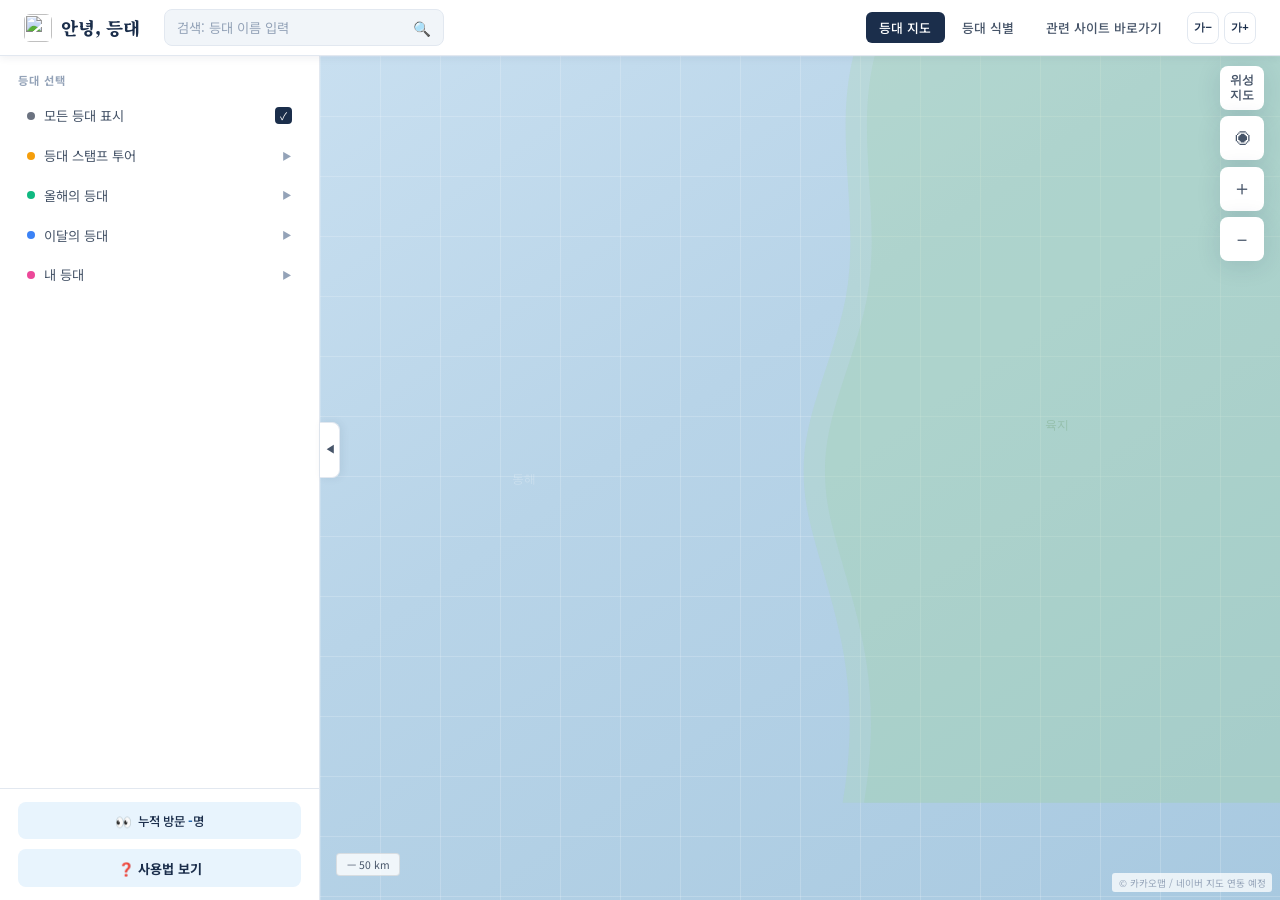
==== commit 19a436e7: "Add files via upload" ====
--- a/index.html
+++ b/index.html
@@ -96,8 +96,8 @@
   </a>
 
   <div class="header-search" style="position:relative;">
+  <input type="text" id="search-input" placeholder="검색: 등대 이름 입력" autocomplete="off">
   <span class="search-icon">🔍</span>
-  <input type="text" id="search-input" placeholder="검색: 등대 이름 입력" autocomplete="off">
   <!-- ★ 추가: 검색 결과 드롭다운 -->
   <div id="search-dropdown"></div>
 </div>
@@ -1278,7 +1278,6 @@
   } else {
     dropdown.innerHTML = results.map(lh => `
       <div class="search-result-item" data-id="${lh.id}">
-        <span>${lh.emoji}</span>
         <div>
           <div class="sr-name">${lh.name.replace(/\n/g, ' ')}</div>
           <div class="sr-region">${lh.region || ""}</div>
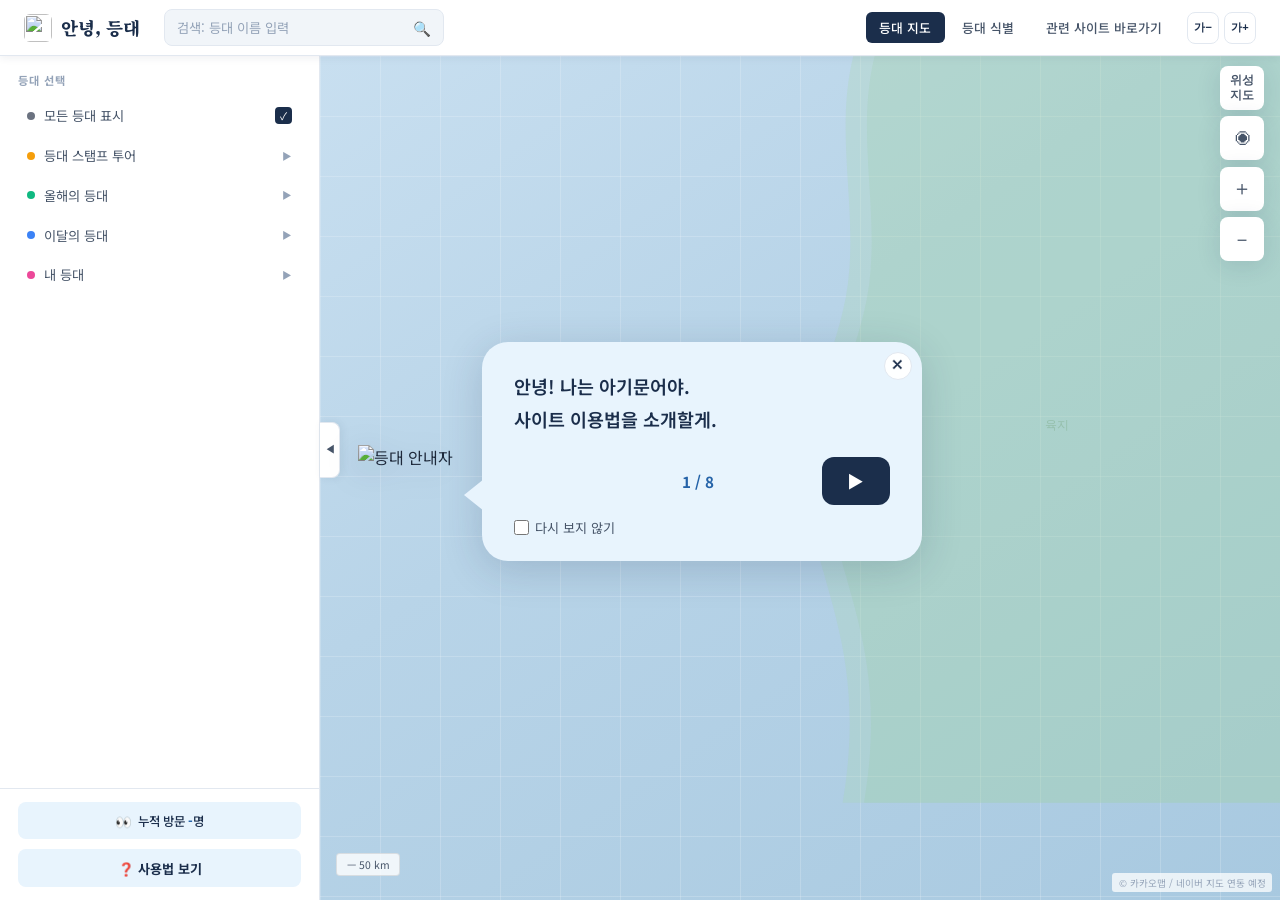
==== commit c6aa0dbe: "네이버 서치어드바이저 인증 태그 추가" ====
--- a/index.html
+++ b/index.html
@@ -1,6 +1,8 @@
 <!DOCTYPE html>
 <html lang="ko">
 <head>
+  <meta 
+name="naver-site-verification" content="dfbb55e62986dc5dab9dadb1bd87322daa2180a9" />
 <meta charset="UTF-8">
 <meta name="viewport" content="width=device-width, initial-scale=1.0">
 <title>안녕, 등대</title>
@@ -16,6 +18,15 @@
 <script src="stamp_data.js"></script>
 <script src="year_data.js"></script> 
 <script src="monthly_lighthouse.js"></script>
+
+<!-- Google tag (gtag.js) -->
+<script async src="https://www.googletagmanager.com/gtag/js?id=G-DDMBTEH919"></script>
+<script>
+  window.dataLayer = window.dataLayer || [];
+  function gtag(){dataLayer.push(arguments);}
+  gtag('js', new Date());
+  gtag('config', 'G-DDMBTEH919');
+</script>
 </head>
 <body>
 
@@ -292,7 +303,7 @@
       <!-- 모바일 전용: 글자 크기 슬라이더 -->
       <div class="mobile-font-size-slider">
         <span class="font-size-slider-label">가</span>
-        <input type="range" id="mobile-font-size-range" min="0" max="3" step="1" value="1">
+        <input type="range" id="mobile-font-size-range" min="0" max="4" step="1" value="1">
         <span class="font-size-slider-label big">가</span>
       </div>
 
@@ -843,7 +854,7 @@
 
   // 길찾기 딥링크
   document.getElementById("btn-naver").onclick = () => {
-    const url = `https://map.naver.com/p/search/${encodeURIComponent(lh.name)}`;
+    const url = `https://map.naver.com/p/search/${encodeURIComponent(lh.name)}?c=${lh.lng},${lh.lat},15,0,0,0,dh`;
     window.open(url, "_blank");
     showToast("네이버 지도로 이동합니다");
   };
@@ -990,7 +1001,7 @@
           <div style="font-size:1rem;font-weight:800;color:var(--navy);">${lh.name.replace(/\n/g,' ')}</div>
           <button onclick="document.getElementById('my-lh-modal').remove()" style="background:none;border:none;font-size:1.2rem;cursor:pointer;color:var(--gray3);padding:0 0 0 8px;">✕</button>
         </div>
-        <div style="font-size:0.8rem;color:var(--gray3);margin-bottom:16px;">저장할 리스트를 선택하세요</div>
+        <div style="font-size:0.8rem;color:var(--gray3);margin-bottom:16px;">저장할 목록를 선택하세요</div>
       </div>
       <div style="border-top:1px solid var(--gray1);">
         <div id="my-modal-row-visited" onclick="toggleTempMyLh('visited')" style="display:flex;align-items:center;justify-content:space-between;padding:14px 20px;cursor:pointer;border-bottom:1px solid var(--gray1);">
@@ -1993,20 +2004,20 @@
   { target: null, img: 'tutorial-mascot-1.png',
     text: '안녕! 나는 아기문어야.<br>사이트 이용법을 소개할게.' },
   { target: '#filter-list', mobileNeedsPanel: true, img: 'tutorial-mascot-2.png',
-    text: '옵션을 선택하면 테마별 등대만 볼 수 있어.<br>• 노란색: 스탬프 등대<br>• 초록색: 올해의 등대 <br>• 파란색: 이달의 등대' },
+    text: '옵션을 선택하면 해당 등대만 볼 수 있어.<br>• 노란색: 스탬프 등대<br>• 초록색: 올해의 등대 <br>• 파란색: 이달의 등대' },
   { target: '.header-search', img: 'tutorial-mascot-1.png',
     text: '궁금한 등대 이름을 검색해봐.' },
   { target: '#header nav', targetMobile: '#mobile-nav', img: 'tutorial-mascot-3.png',
-    text: '등대 식별을 누르면 AR로 등대를 확인할 수 있어!',
-    textMobile: '등대 식별을 누르면 AR로 등대를 확인할 수 있어!' },
+    text: '등대 식별을 누르면 등대를 구별할 수 있어!',
+    textMobile: '등대 식별을 누르면 등대를 구별할 수 있어!' },
   { target: '.map-controls', img: 'tutorial-mascot-2.png',
-    text: ' ⦿ → 내 위치 보기<br> ＋ / － → 지도 확대·축소' },
+    text: '⦿ → 내 위치 보기  ' },
   { target: '#map-container', img: 'tutorial-mascot-3.png',
-    text: '원 안의 숫자는 그 지역 등대 수야.<br>원을 누르면 그 지역 등대들이 자세히 보여.' },
+    text: '원 안의 숫자는 그 지역 등대 수야.<br>확대하면 등대들이 자세히 보여.' },
   { target: '#map-container', img: 'tutorial-mascot-1.png',
-    text: '등대 마커를 누르면 팝업이 떠.<br>"상세정보 보기" 버튼을 누르면 더 많은 정보를 볼 수 있어!' },
+    text: '마커를 누르면 해당 등대 정보가 떠.<br>아래 버튼을 누르면 더 많은 내용을 볼 수 있어!' },
   { target: null, img: 'tutorial-mascot-1.png',
-    text: '소개 끝!<br>편리한 여행 되기를 바랄게:)<br>* 설명 다시보기 → 사용법 클릭 <br><br>내 실물은 올해 10월에 호미곶에서 볼 수 있어 &gt;&lt;' },
+    text: '소개 끝!편리한 여행 되기를 바랄게:)<br>* 설명 다시보기 → 사용법 클릭 <br><br>내 실물은 올해 10월 호미곶에서 볼 수 있어 &gt;&lt;' },
 ];
 
 let tutorialIdx = 0;
@@ -2282,7 +2293,7 @@
 <!-- Cloudflare Web Analytics --><script defer src='https://static.cloudflareinsights.com/beacon.min.js' data-cf-beacon='{"token": "09f6da4e2c634c26b59fe1707086bf54"}'></script><!-- End Cloudflare Web Analytics -->
 <script>
 (function() {
-  const STEPS = [14, 16, 18, 20]; // px 단위, 4단계 (기본: 2단계 = 16px, 지금 크기 그대로)
+  const STEPS = [14, 16, 18, 20, 22]; // px 단위, 5단계 (기본: 2단계 = 16px, 지금 크기 그대로)
   const STORAGE_KEY = 'lh-font-size-step';
   let idx = parseInt(localStorage.getItem(STORAGE_KEY), 10);
   if (isNaN(idx) || idx < 0 || idx >= STEPS.length) idx = 1; // 기본값: 2단계(16px)
@@ -2314,9 +2325,17 @@
 
 // ── 방문자 카운터 ──
 (function() {
-  fetch('https://lighthouse-weather.ehdgml5032.workers.dev/visit')
+  const KEY = 'lh-visit-counted';
+  const alreadyCounted = sessionStorage.getItem(KEY);
+
+  const url = alreadyCounted
+    ? 'https://lighthouse-weather.ehdgml5032.workers.dev/visit-count'  // 숫자만 조회, 카운트 안 올림
+    : 'https://lighthouse-weather.ehdgml5032.workers.dev/visit';       // 실제로 +1
+
+  fetch(url)
     .then(res => res.json())
     .then(data => {
+      if (!alreadyCounted) sessionStorage.setItem(KEY, '1');
       if (!data.count) return;
       const el1 = document.getElementById('visit-count-num');
       const el2 = document.getElementById('visit-count-num-modal');
